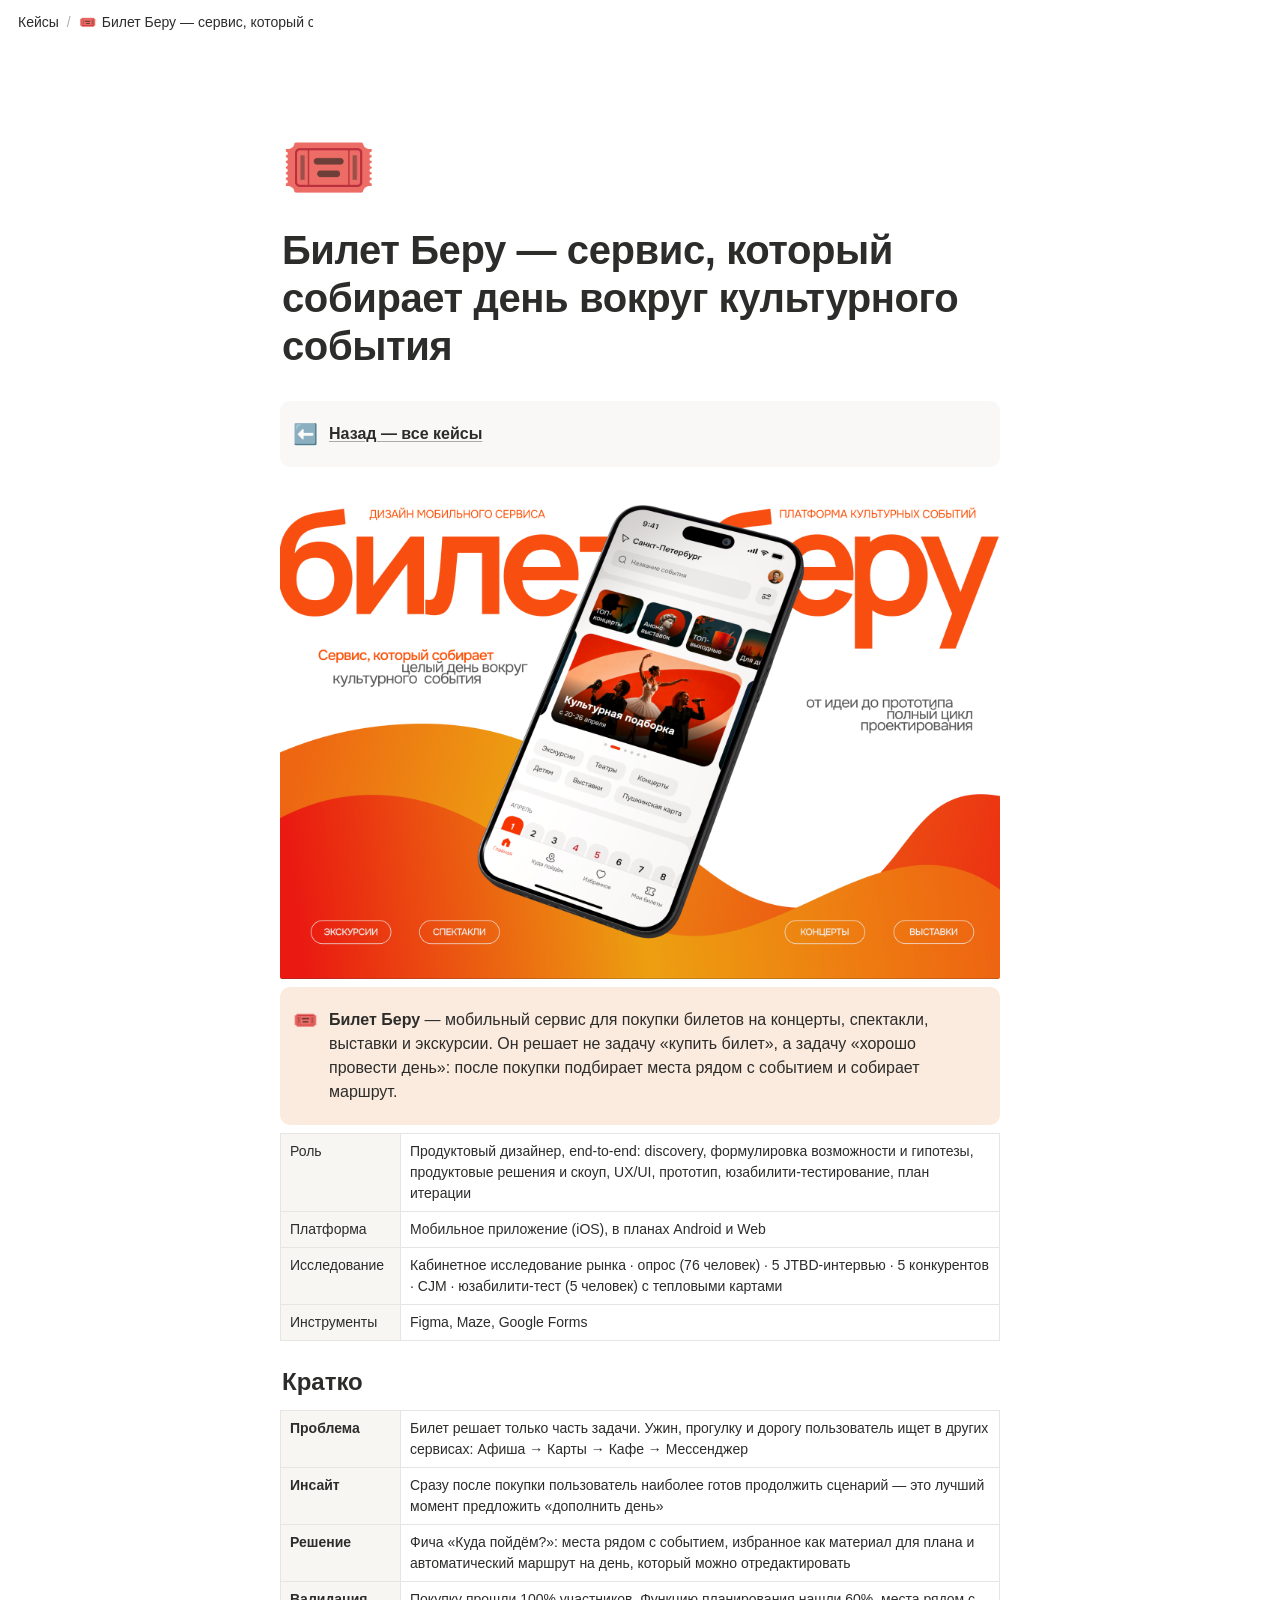
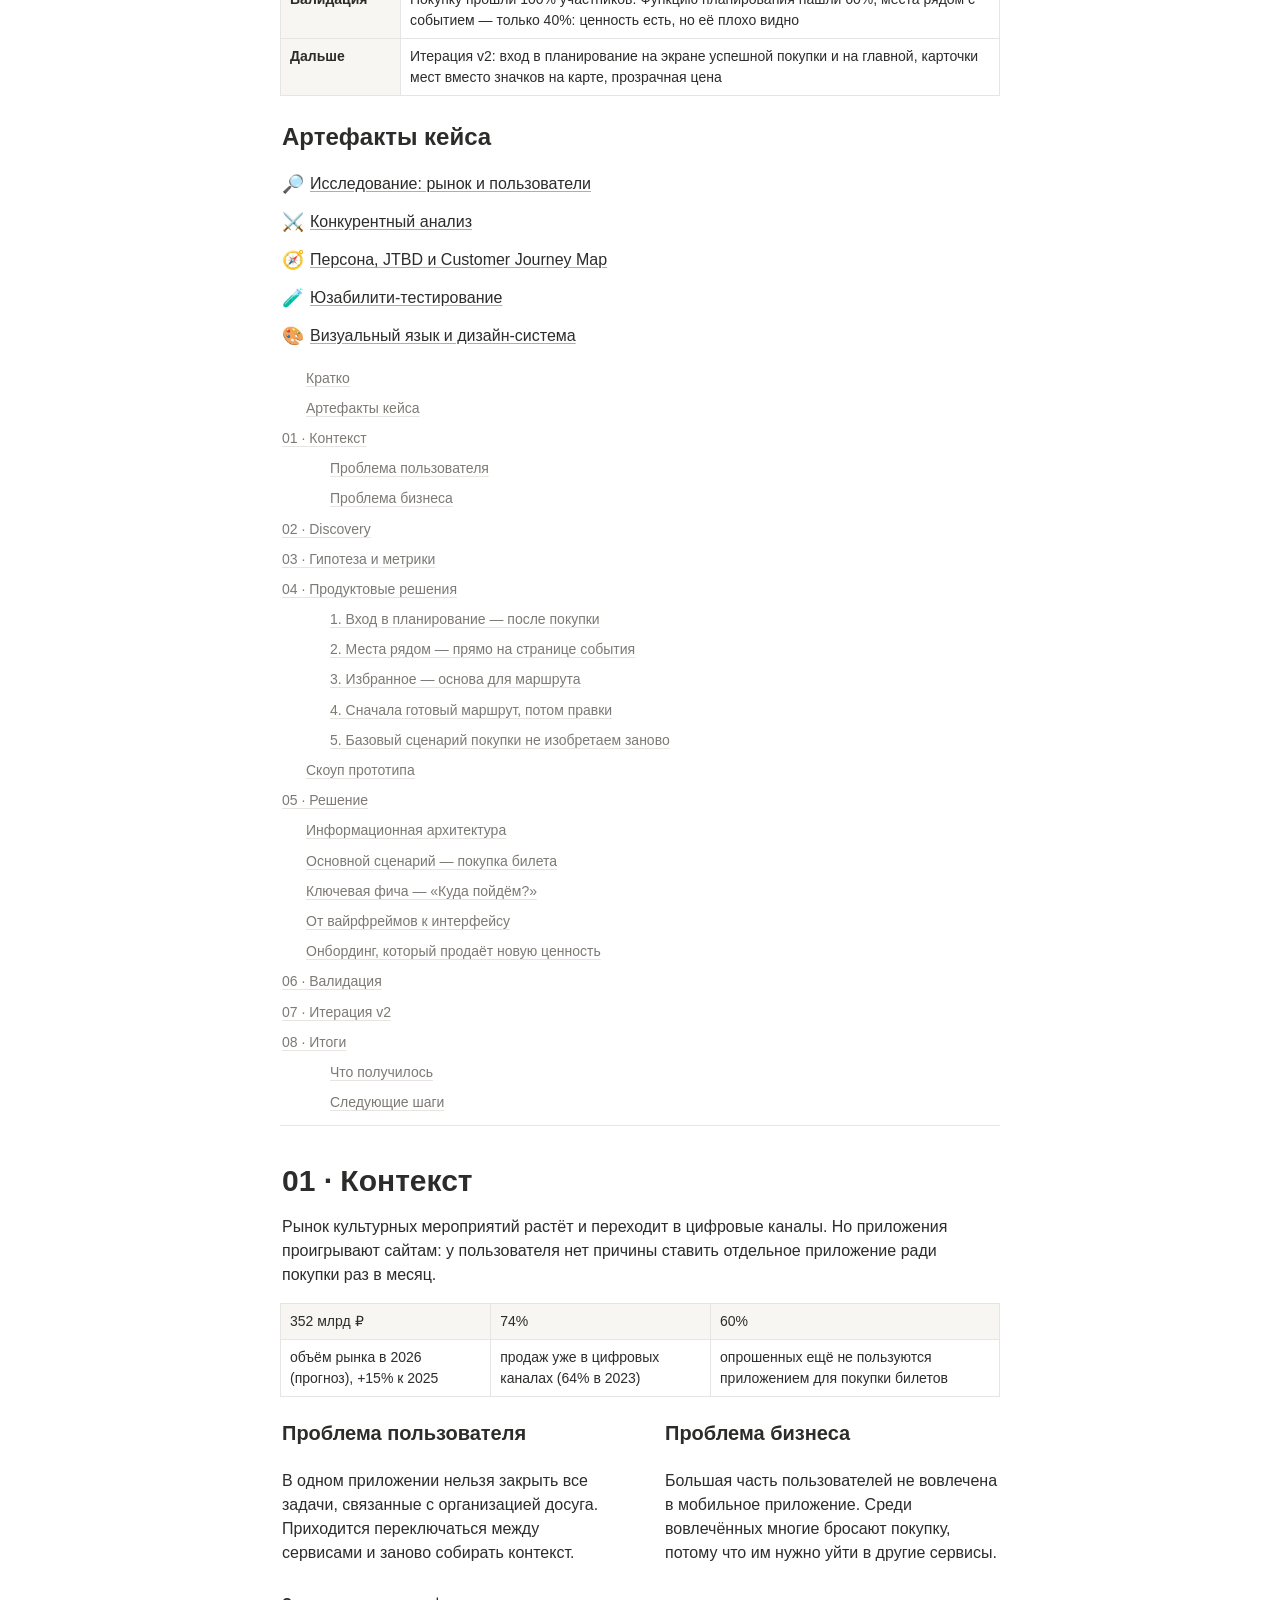
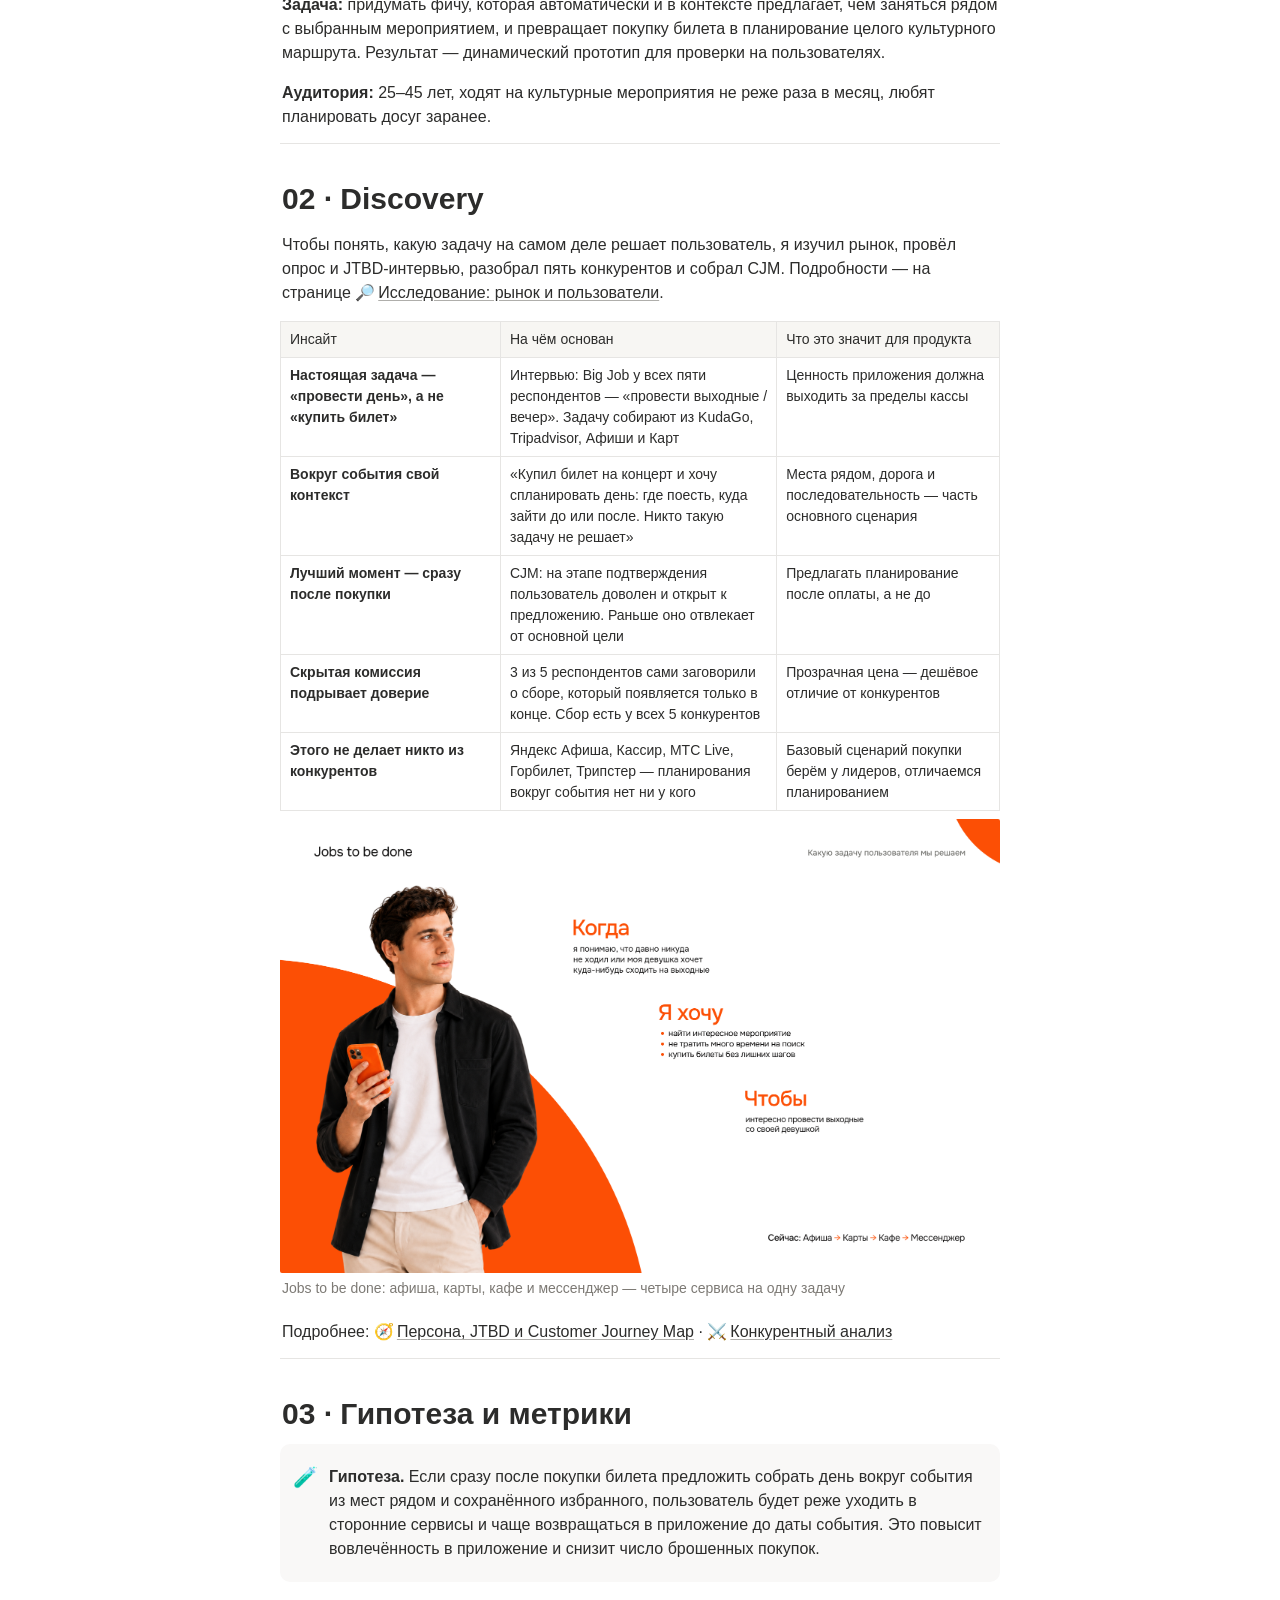
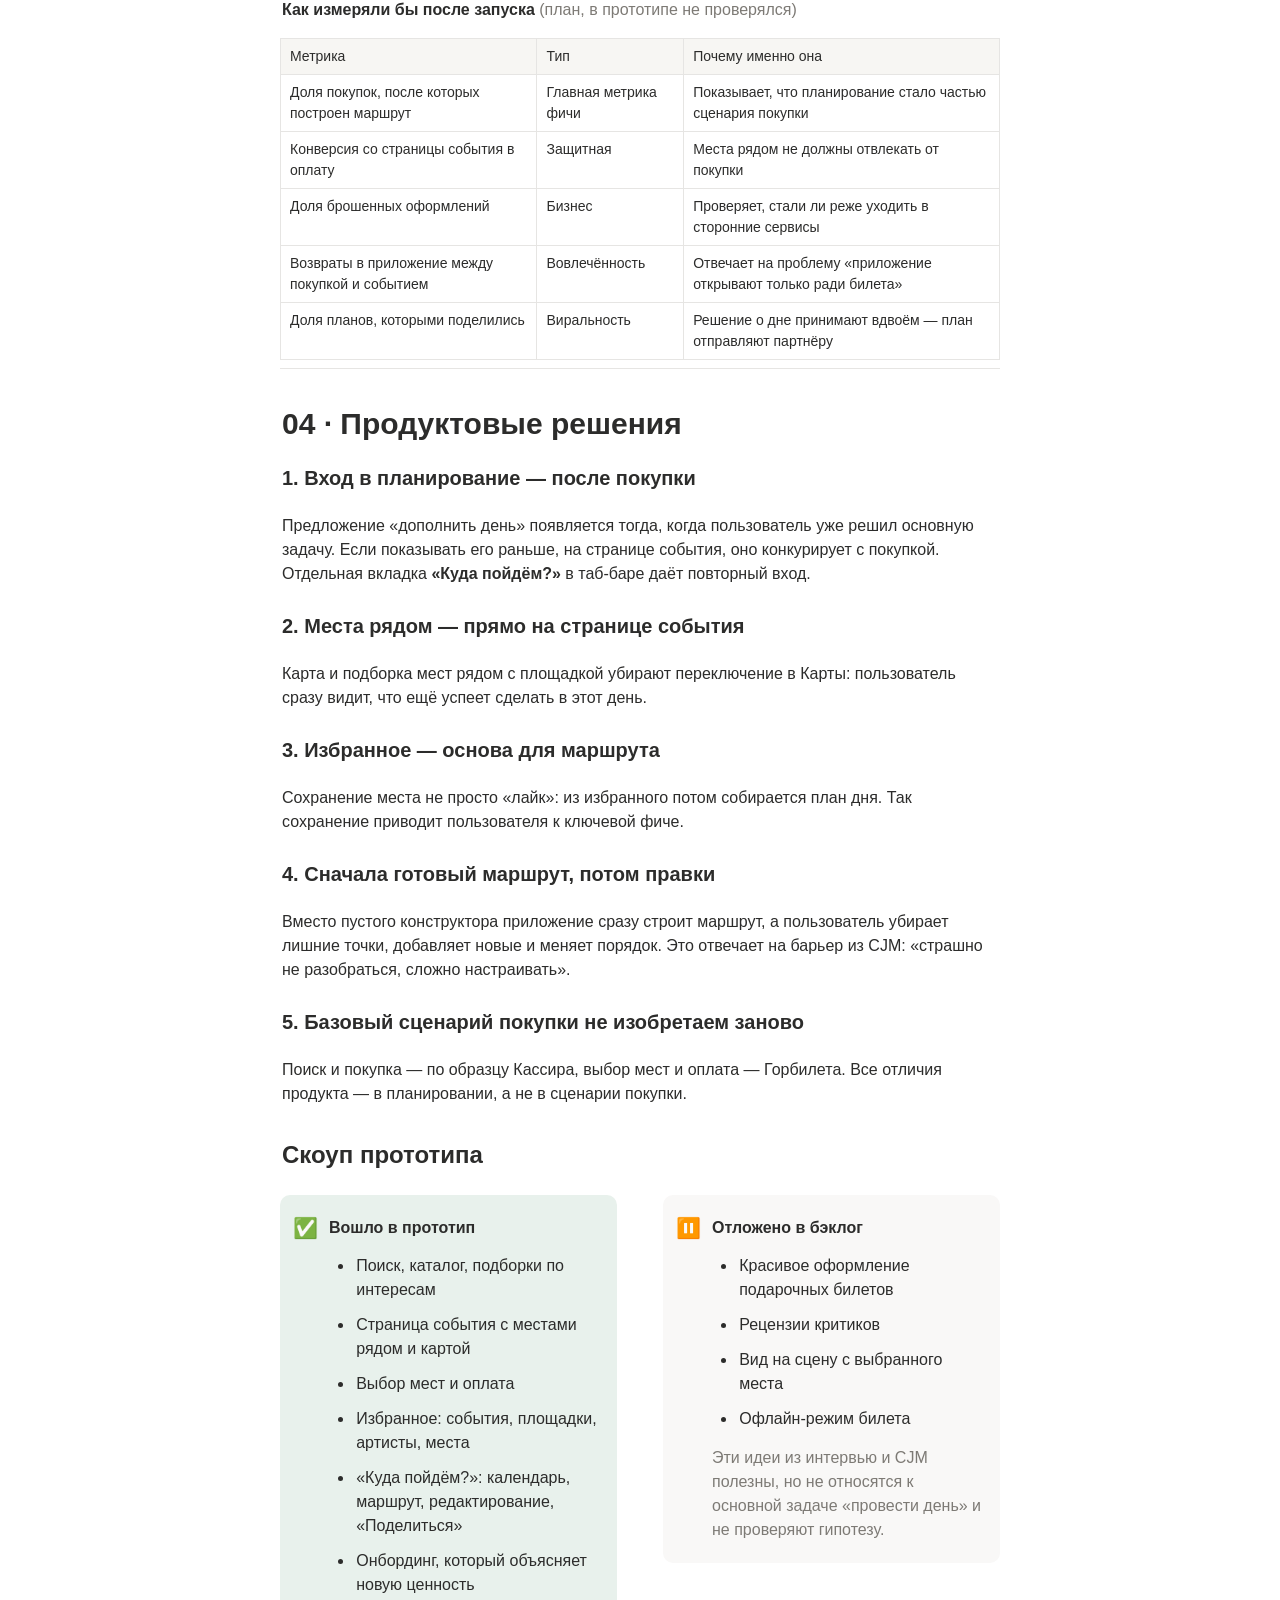
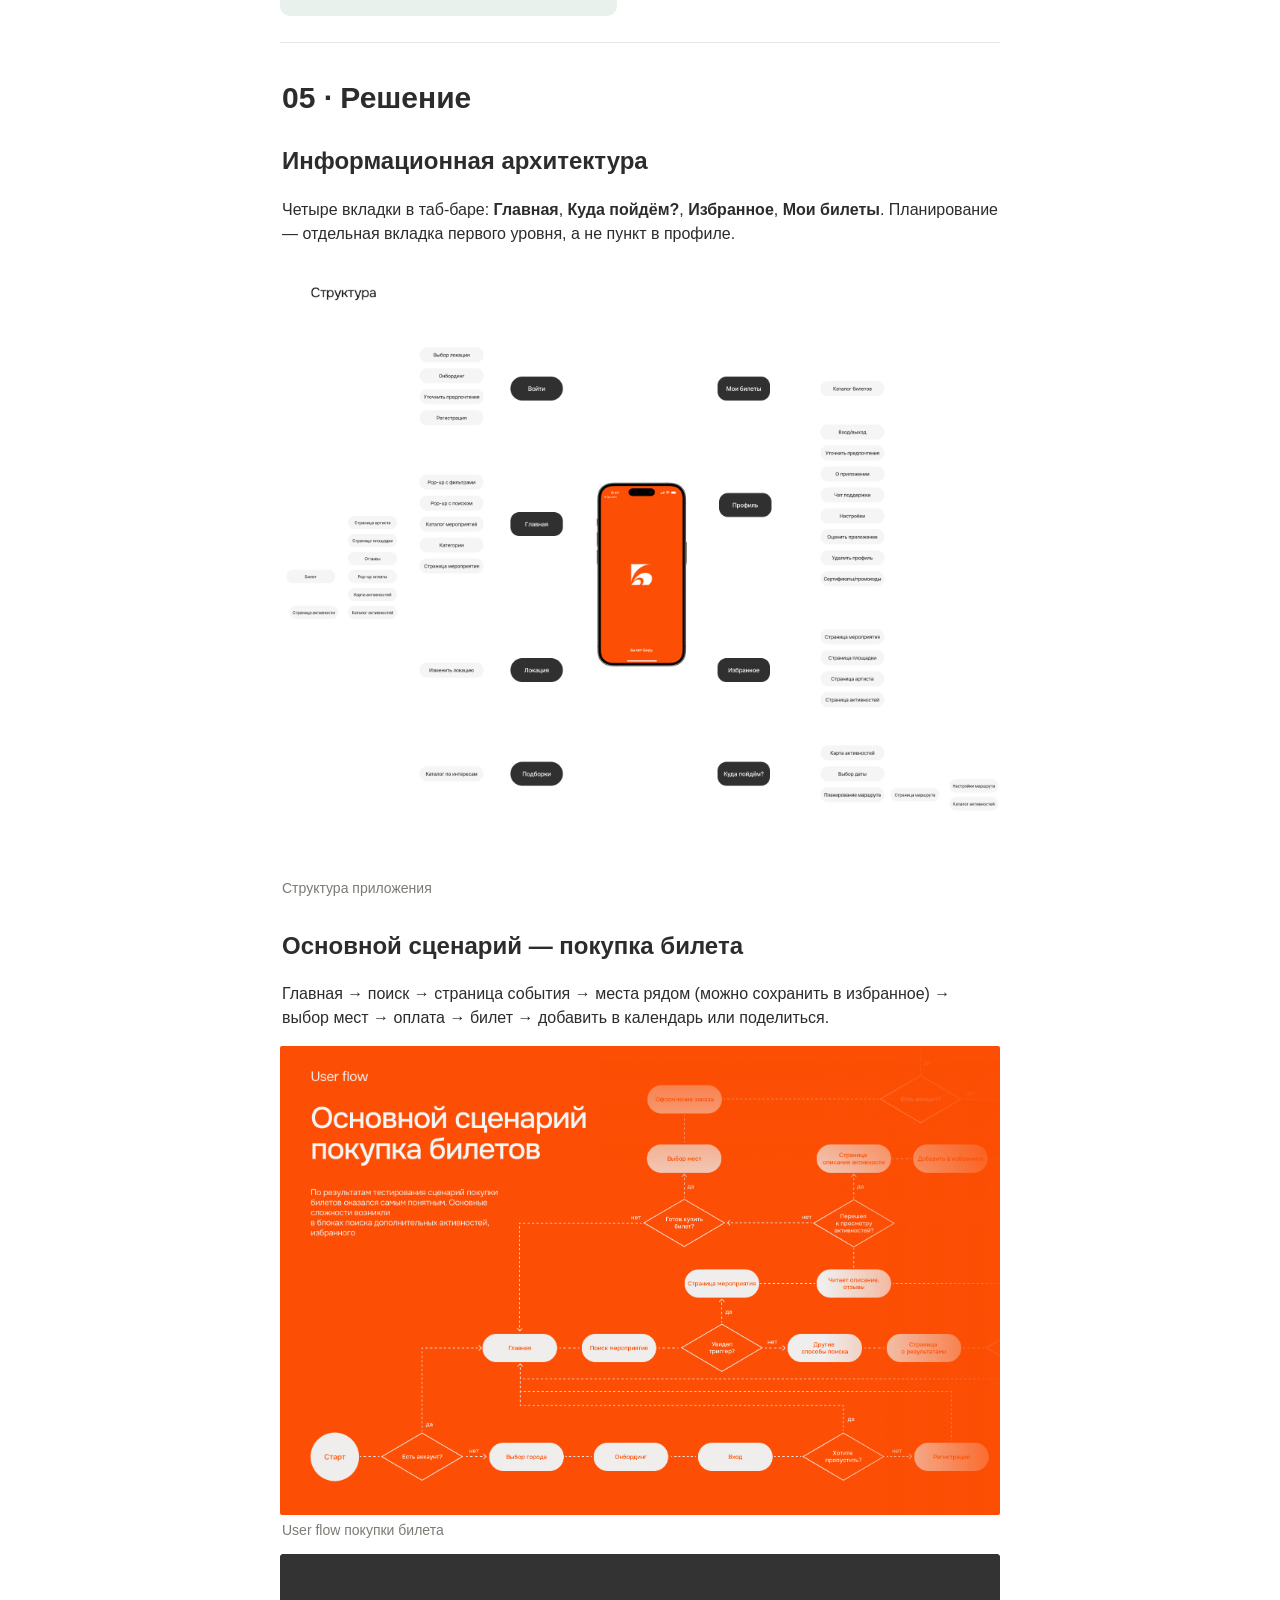
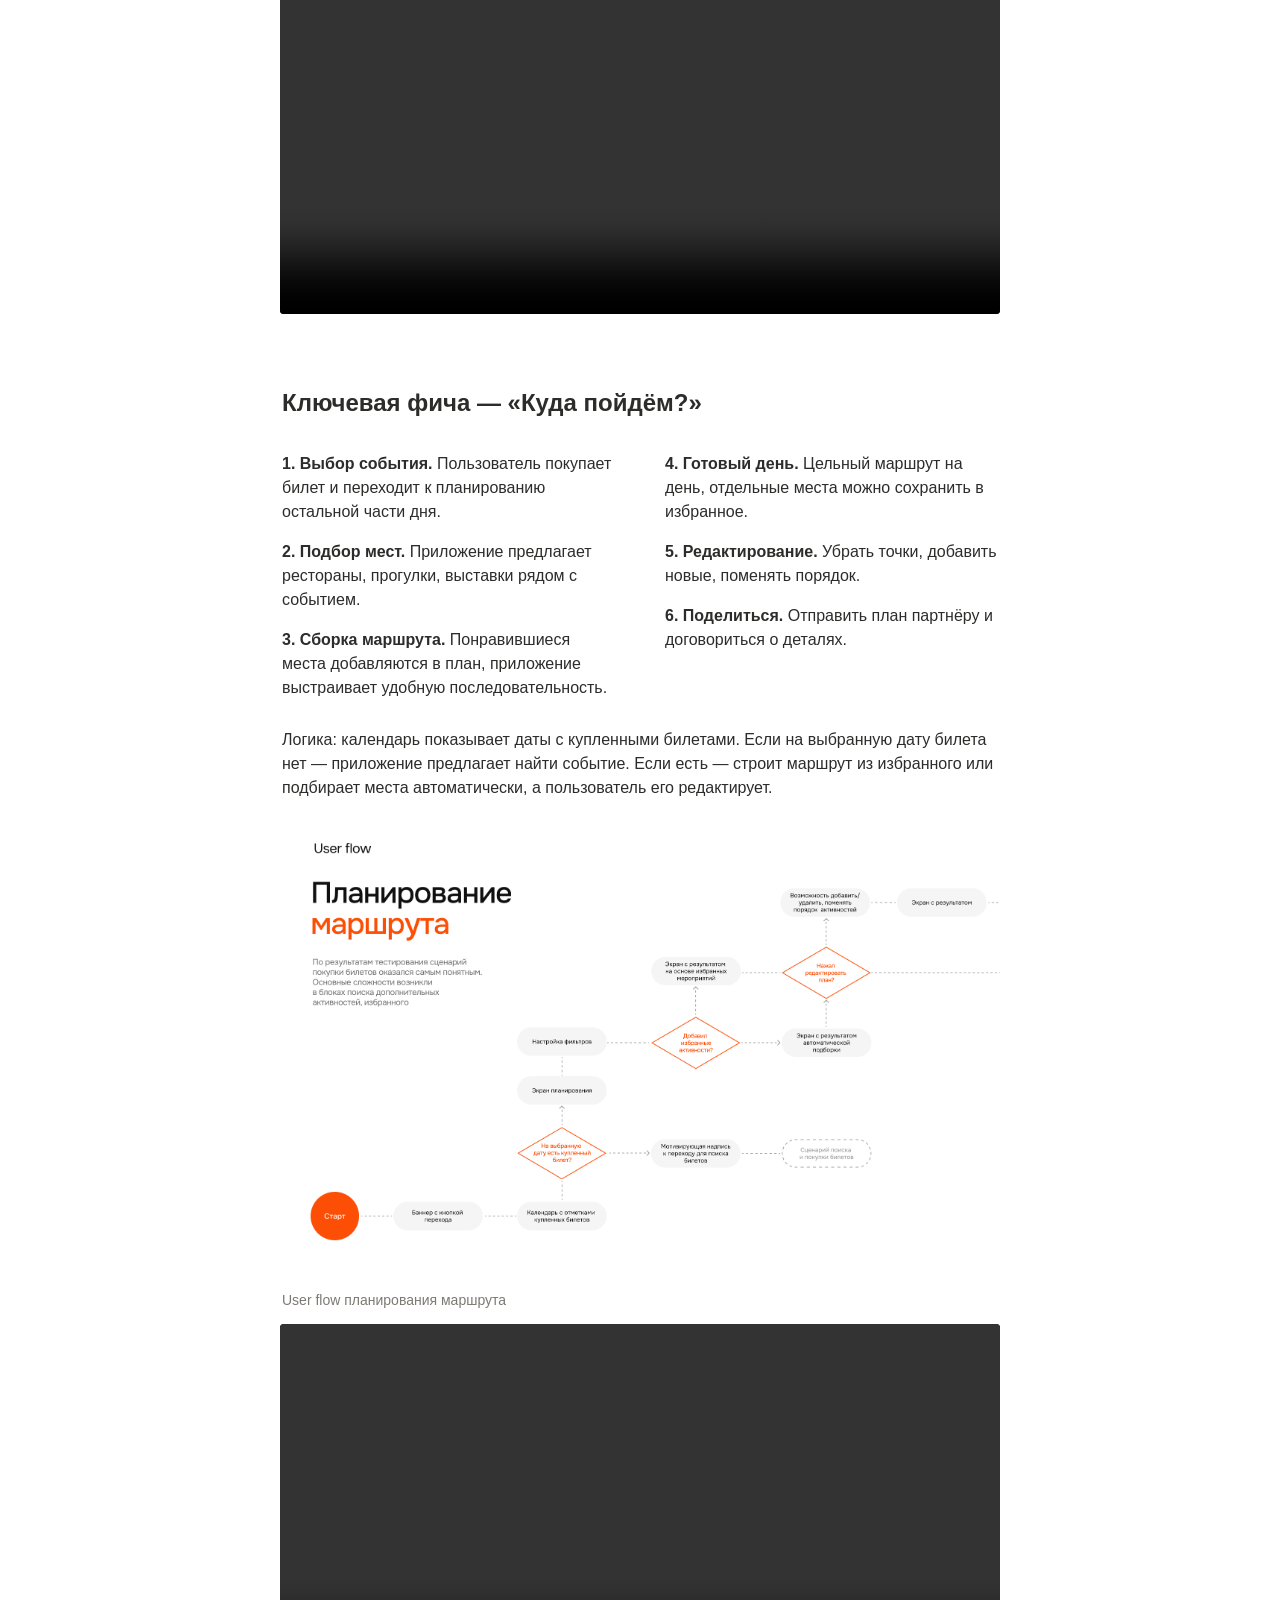
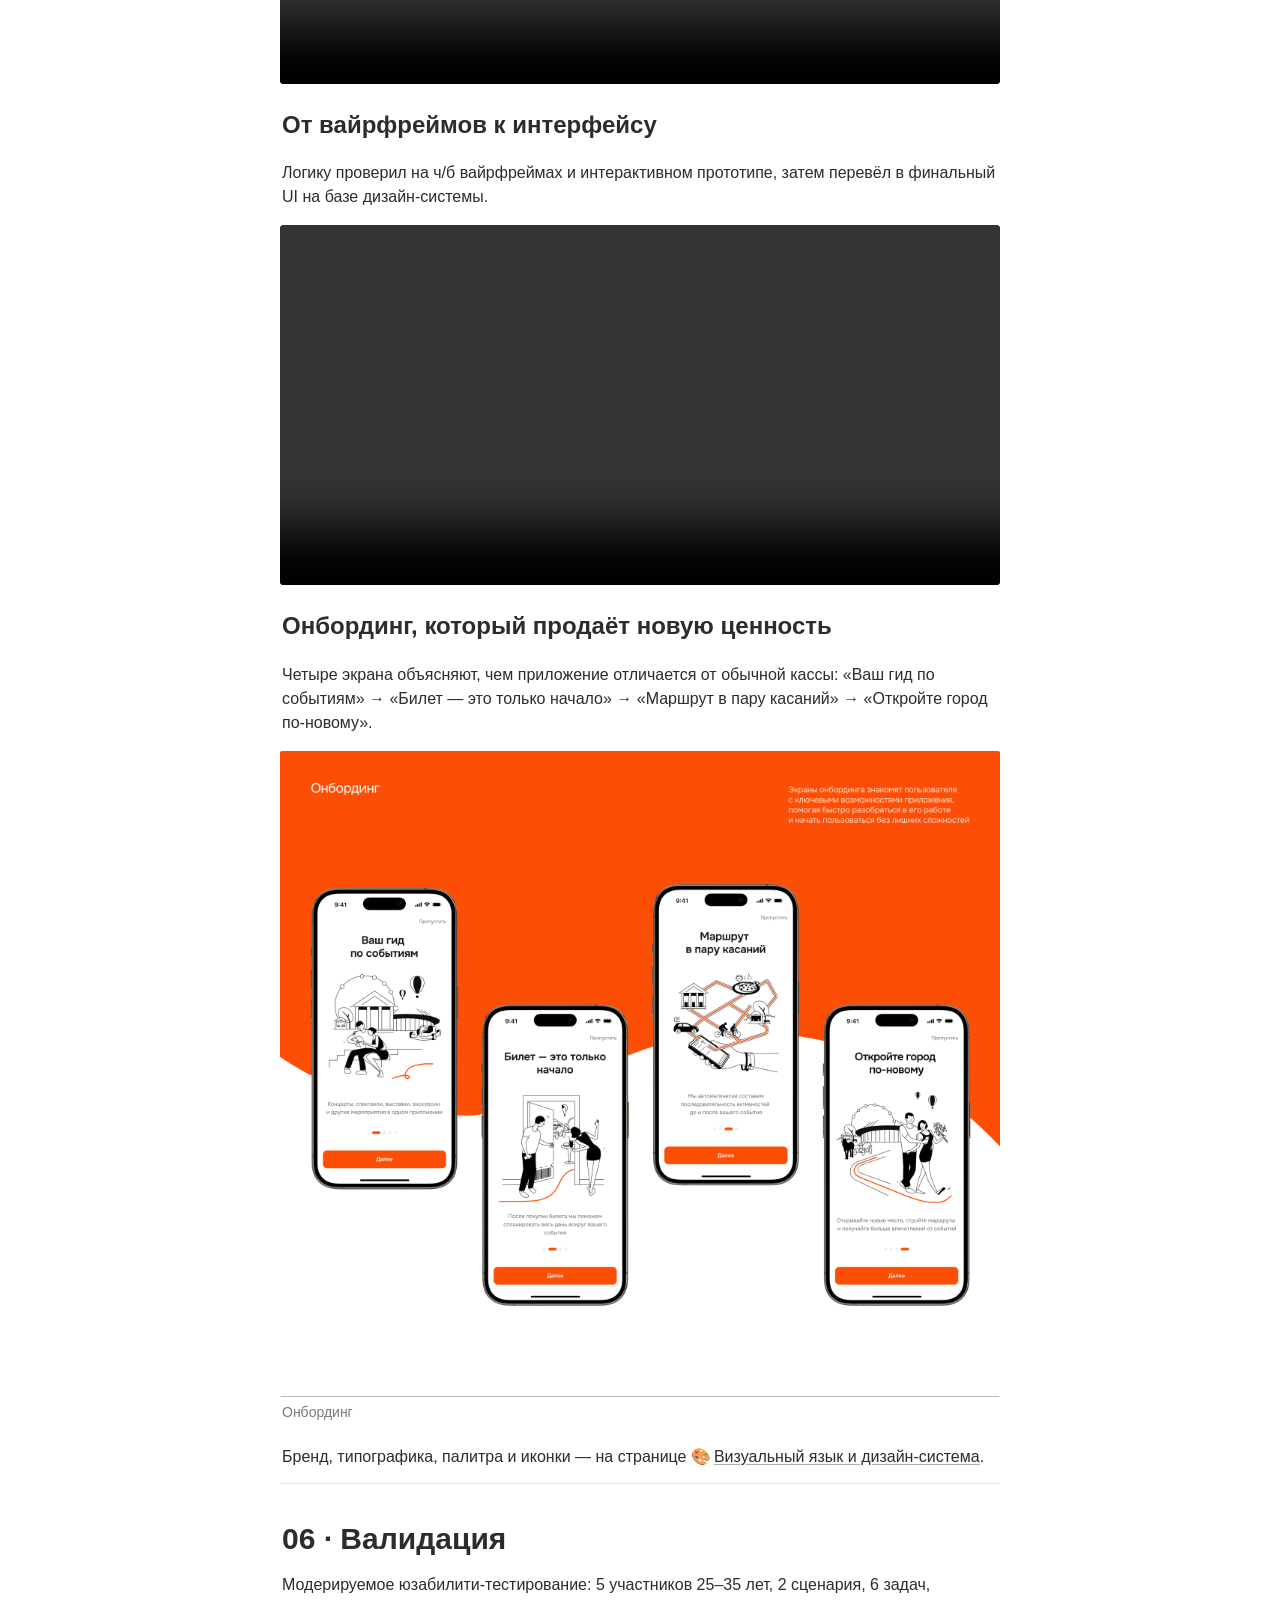
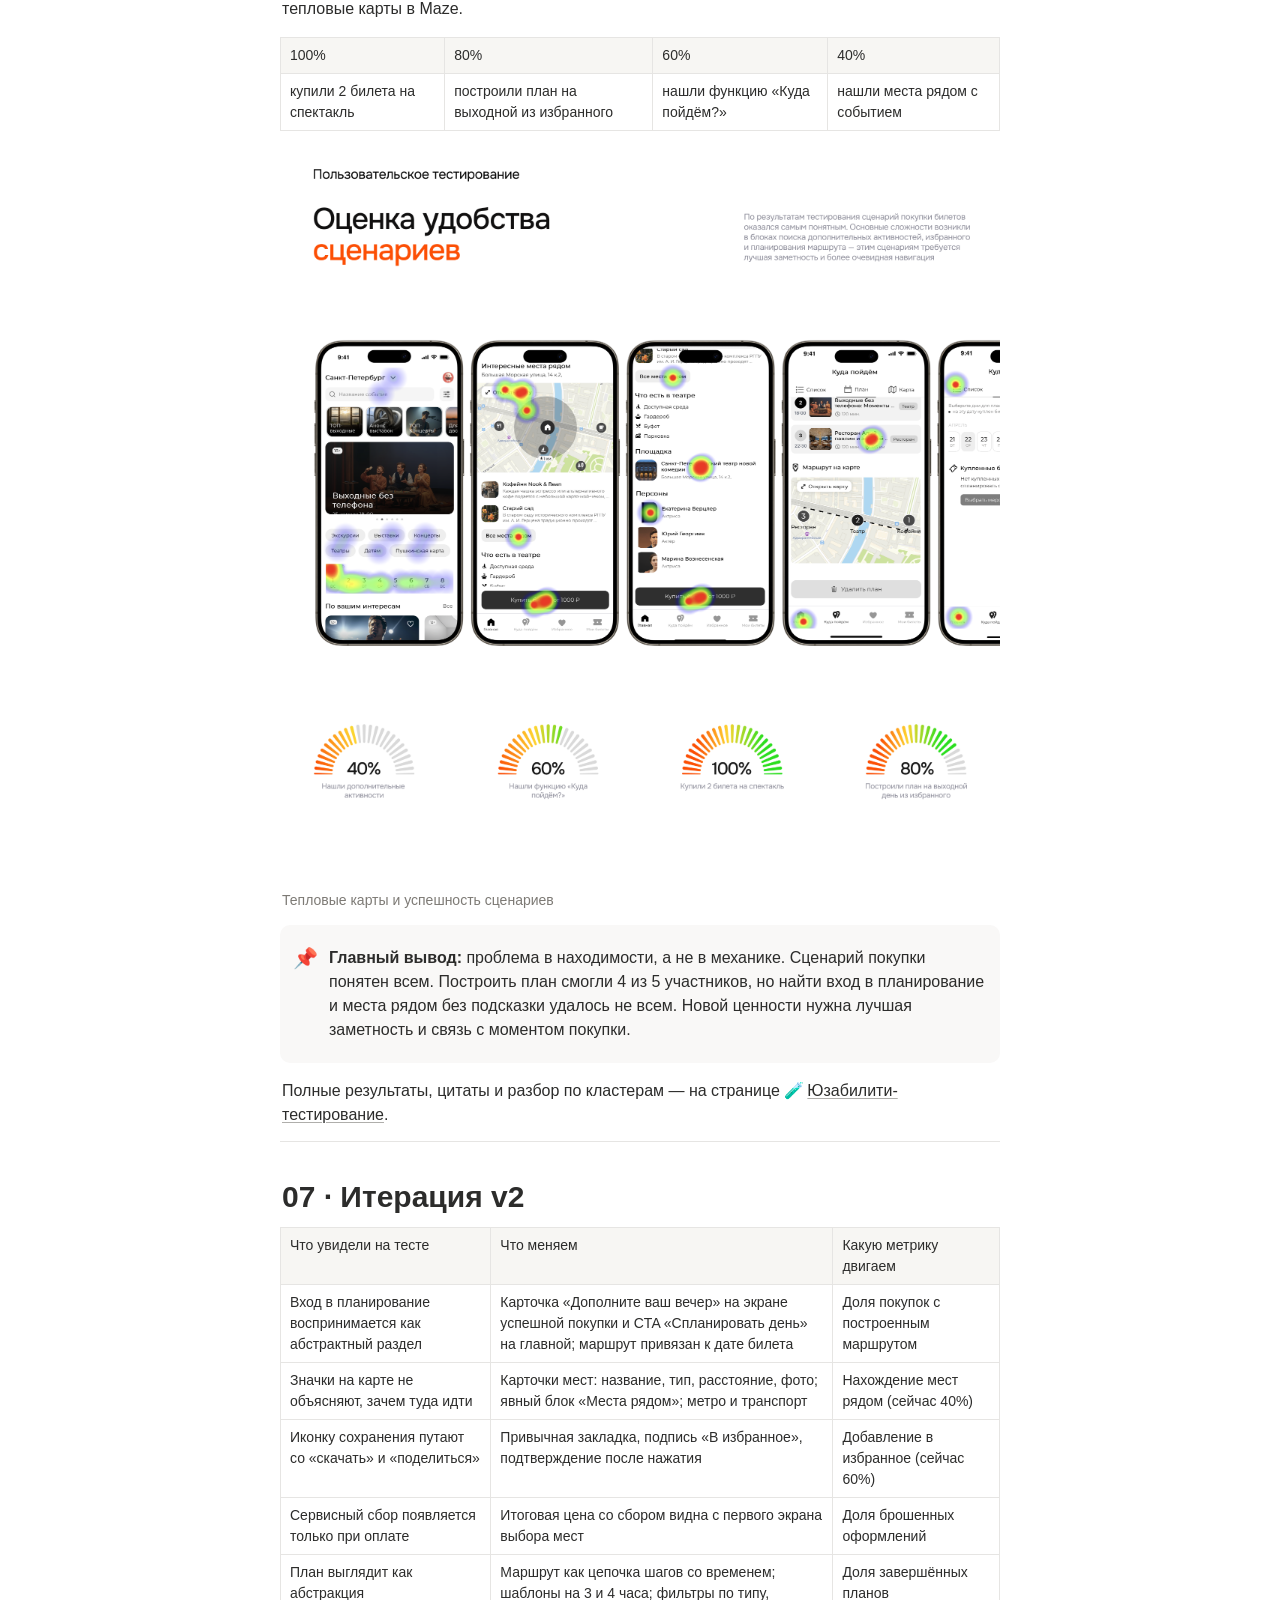
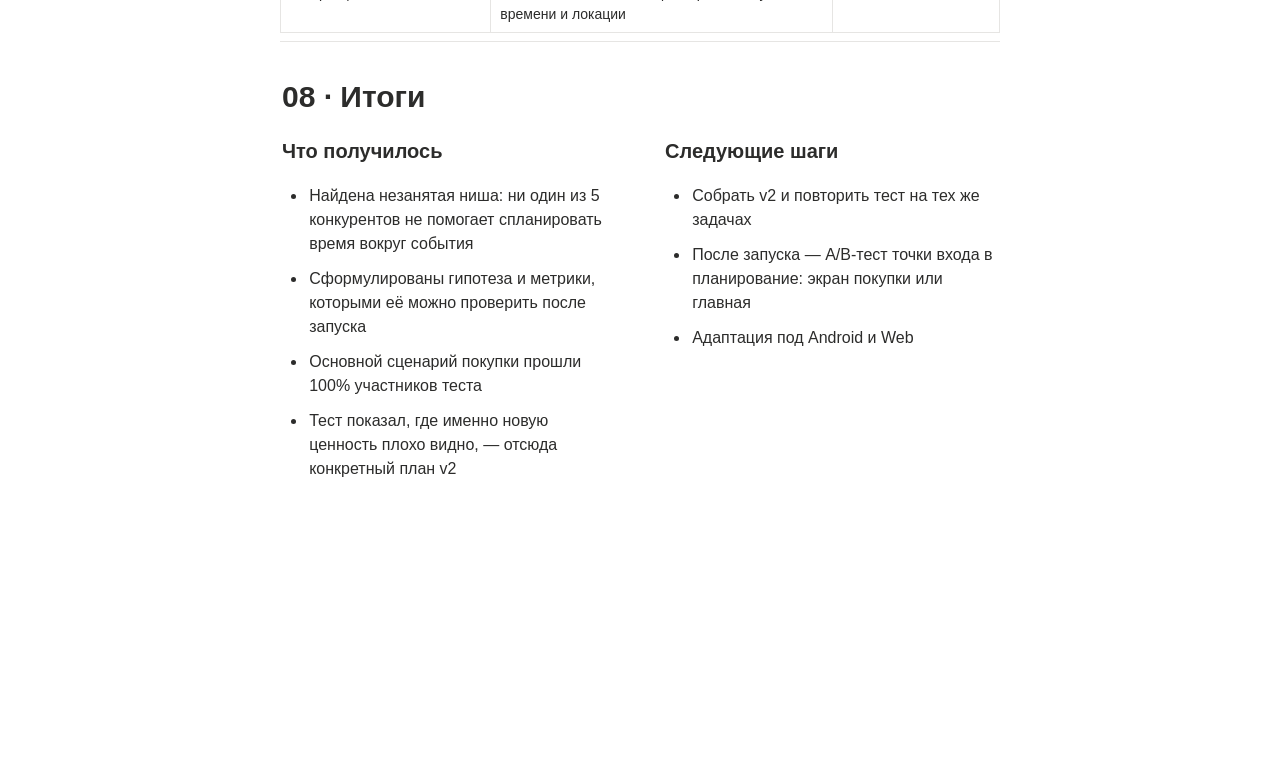
==== cases/bilet-beru.html @ d341345a "Портфолио: Павлов Алексей — продуктовый UX/UI-дизайнер (3 кейса)" ====
<!doctype html>
<html lang="ru">
<head>
<meta charset="utf-8">
<meta name="viewport" content="width=device-width, initial-scale=1">
<title>Билет Беру — сервис, который собирает день вокруг культурного события — Павлов Алексей</title>
<meta name="description" content="Мобильное приложение для покупки билетов на концерты, спектакли и выставки, которое после покупки собирает маршрут на весь день вокруг события">
<meta name="color-scheme" content="light dark">
<link rel="icon" href="data:image/svg+xml,%3Csvg%20xmlns%3D%27http%3A//www.w3.org/2000/svg%27%20viewBox%3D%270%200%20100%20100%27%3E%3Ctext%20y%3D%27.9em%27%20font-size%3D%2790%27%3E%F0%9F%8E%9F%EF%B8%8F%3C/text%3E%3C/svg%3E">
<link rel="apple-touch-icon" href="../assets/img/favicon.png">
<meta property="og:type" content="article">
<meta property="og:locale" content="ru_RU">
<meta property="og:title" content="Билет Беру — сервис, который собирает день вокруг культурного события — Павлов Алексей">
<meta property="og:description" content="Мобильное приложение для покупки билетов на концерты, спектакли и выставки, которое после покупки собирает маршрут на весь день вокруг события">
<meta property="og:image" content="../assets/img/bilet-beru/cover.png">
<meta name="twitter:card" content="summary_large_image">
<link rel="stylesheet" href="../assets/css/style.css">
</head>
<body class="page-case">
<div class="topbar"><nav class="crumbs" aria-label="Навигация"><a class="crumb" href="../index.html">Кейсы</a><span class="crumb-sep">/</span><span class="crumb crumb-current" aria-current="page"><span class="crumb-icon" aria-hidden="true">🎟️</span>Билет Беру — сервис, который собирает день вокруг культурного события</span></nav></div>
<main class="page">
<header class="page-header"><div class="page-icon" aria-hidden="true">🎟️</div><h1 class="page-title">Билет Беру — сервис, который собирает день вокруг культурного события</h1></header>
<article class="page-content">
<div class="n-callout c-gray_bg"><div class="n-callout-icon" aria-hidden="true">⬅️</div><div class="n-callout-body"><p class="n-text"><a class="n-link" href="../index.html"><strong>Назад — все кейсы</strong></a></p></div></div><figure class="n-image"><img src="../assets/img/bilet-beru/cover.png" alt="Билет Беру — сервис, который собирает день вокруг культурного события" decoding="async"></figure><div class="n-callout c-orange_bg"><div class="n-callout-icon" aria-hidden="true">🎟️</div><div class="n-callout-body"><p class="n-text"><strong>Билет Беру</strong> — мобильный сервис для покупки билетов на концерты, спектакли, выставки и экскурсии. Он решает не задачу «купить билет», а задачу «хорошо провести день»: после покупки подбирает места рядом с событием и собирает маршрут.</p></div></div><div class="n-table-wrap"><table class="n-table"><colgroup><col><col></colgroup><tbody><tr class="n-tr"><th scope="row" class="n-cell">Роль</th><td class="n-cell">Продуктовый дизайнер, end-to-end: discovery, формулировка возможности и гипотезы, продуктовые решения и скоуп, UX/UI, прототип, юзабилити-тестирование, план итерации</td></tr><tr class="n-tr"><th scope="row" class="n-cell">Платформа</th><td class="n-cell">Мобильное приложение (iOS), в планах Android и Web</td></tr><tr class="n-tr"><th scope="row" class="n-cell">Исследование</th><td class="n-cell">Кабинетное исследование рынка · опрос (76 человек) · 5 JTBD-интервью · 5 конкурентов · CJM · юзабилити-тест (5 человек) с тепловыми картами</td></tr><tr class="n-tr"><th scope="row" class="n-cell">Инструменты</th><td class="n-cell">Figma, Maze, Google Forms</td></tr></tbody></table></div><h3 id="кратко" class="n-h2">Кратко</h3><div class="n-table-wrap"><table class="n-table"><colgroup><col><col></colgroup><tbody><tr class="n-tr"><th scope="row" class="n-cell"><strong>Проблема</strong></th><td class="n-cell">Билет решает только часть задачи. Ужин, прогулку и дорогу пользователь ищет в других сервисах: Афиша → Карты → Кафе → Мессенджер</td></tr><tr class="n-tr"><th scope="row" class="n-cell"><strong>Инсайт</strong></th><td class="n-cell">Сразу после покупки пользователь наиболее готов продолжить сценарий — это лучший момент предложить «дополнить день»</td></tr><tr class="n-tr"><th scope="row" class="n-cell"><strong>Решение</strong></th><td class="n-cell">Фича «Куда пойдём?»: места рядом с событием, избранное как материал для плана и автоматический маршрут на день, который можно отредактировать</td></tr><tr class="n-tr"><th scope="row" class="n-cell"><strong>Валидация</strong></th><td class="n-cell">Покупку прошли 100% участников. Функцию планирования нашли 60%, места рядом с событием — только 40%: ценность есть, но её плохо видно</td></tr><tr class="n-tr"><th scope="row" class="n-cell"><strong>Дальше</strong></th><td class="n-cell">Итерация v2: вход в планирование на экране успешной покупки и на главной, карточки мест вместо значков на карте, прозрачная цена</td></tr></tbody></table></div><h3 id="артефакты-кейса" class="n-h2">Артефакты кейса</h3><a class="n-page-link" href="bilet-beru/market-research.html"><span class="n-page-icon">🔎</span><span class="n-page-title">Исследование: рынок и пользователи</span></a><a class="n-page-link" href="bilet-beru/competitors.html"><span class="n-page-icon">⚔️</span><span class="n-page-title">Конкурентный анализ</span></a><a class="n-page-link" href="bilet-beru/persona-jtbd-cjm.html"><span class="n-page-icon">🧭</span><span class="n-page-title">Персона, JTBD и Customer Journey Map</span></a><a class="n-page-link" href="bilet-beru/usability-testing.html"><span class="n-page-icon">🧪</span><span class="n-page-title">Юзабилити-тестирование</span></a><a class="n-page-link" href="bilet-beru/design-system.html"><span class="n-page-icon">🎨</span><span class="n-page-title">Визуальный язык и дизайн-система</span></a><nav class="n-toc c-gray" aria-label="Оглавление"><ul><li class="toc-l2"><a href="#кратко">Кратко</a></li><li class="toc-l2"><a href="#артефакты-кейса">Артефакты кейса</a></li><li class="toc-l1"><a href="#01-контекст">01 · Контекст</a></li><li class="toc-l3"><a href="#проблема-пользователя">Проблема пользователя</a></li><li class="toc-l3"><a href="#проблема-бизнеса">Проблема бизнеса</a></li><li class="toc-l1"><a href="#02-discovery">02 · Discovery</a></li><li class="toc-l1"><a href="#03-гипотеза-и-метрики">03 · Гипотеза и метрики</a></li><li class="toc-l1"><a href="#04-продуктовые-решения">04 · Продуктовые решения</a></li><li class="toc-l3"><a href="#1-вход-в-планирование-после-покупки">1. Вход в планирование — после покупки</a></li><li class="toc-l3"><a href="#2-места-рядом-прямо-на-странице-события">2. Места рядом — прямо на странице события</a></li><li class="toc-l3"><a href="#3-избранное-основа-для-маршрута">3. Избранное — основа для маршрута</a></li><li class="toc-l3"><a href="#4-сначала-готовый-маршрут-потом-правки">4. Сначала готовый маршрут, потом правки</a></li><li class="toc-l3"><a href="#5-базовый-сценарий-покупки-не-изобретаем-заново">5. Базовый сценарий покупки не изобретаем заново</a></li><li class="toc-l2"><a href="#скоуп-прототипа">Скоуп прототипа</a></li><li class="toc-l1"><a href="#05-решение">05 · Решение</a></li><li class="toc-l2"><a href="#информационная-архитектура">Информационная архитектура</a></li><li class="toc-l2"><a href="#основной-сценарий-покупка-билета">Основной сценарий — покупка билета</a></li><li class="toc-l2"><a href="#ключевая-фича-куда-пойдём">Ключевая фича — «Куда пойдём?»</a></li><li class="toc-l2"><a href="#от-вайрфреймов-к-интерфейсу">От вайрфреймов к интерфейсу</a></li><li class="toc-l2"><a href="#онбординг-который-продаёт-новую-ценность">Онбординг, который продаёт новую ценность</a></li><li class="toc-l1"><a href="#06-валидация">06 · Валидация</a></li><li class="toc-l1"><a href="#07-итерация-v2">07 · Итерация v2</a></li><li class="toc-l1"><a href="#08-итоги">08 · Итоги</a></li><li class="toc-l3"><a href="#что-получилось">Что получилось</a></li><li class="toc-l3"><a href="#следующие-шаги">Следующие шаги</a></li></ul></nav><hr class="n-divider"><h2 id="01-контекст" class="n-h1">01 · Контекст</h2><p class="n-text">Рынок культурных мероприятий растёт и переходит в цифровые каналы. Но приложения проигрывают сайтам: у пользователя нет причины ставить отдельное приложение ради покупки раз в месяц.</p><div class="n-table-wrap"><table class="n-table"><colgroup><col><col><col></colgroup><tbody><tr class="n-tr"><th scope="col" class="n-cell">352 млрд ₽</th><th scope="col" class="n-cell">74%</th><th scope="col" class="n-cell">60%</th></tr><tr class="n-tr"><td class="n-cell">объём рынка в 2026 (прогноз), +15% к 2025</td><td class="n-cell">продаж уже в цифровых каналах (64% в 2023)</td><td class="n-cell">опрошенных ещё не пользуются приложением для покупки билетов</td></tr></tbody></table></div><div class="n-columns" style="--n:2"><div class="n-column" style="--r:0.5000"><h4 id="проблема-пользователя" class="n-h3">Проблема пользователя</h4><p class="n-text">В одном приложении нельзя закрыть все задачи, связанные с организацией досуга. Приходится переключаться между сервисами и заново собирать контекст.</p></div><div class="n-column" style="--r:0.5000"><h4 id="проблема-бизнеса" class="n-h3">Проблема бизнеса</h4><p class="n-text">Большая часть пользователей не вовлечена в мобильное приложение. Среди вовлечённых многие бросают покупку, потому что им нужно уйти в другие сервисы.</p></div></div><p class="n-text"><strong>Задача:</strong> придумать фичу, которая автоматически и в контексте предлагает, чем заняться рядом с выбранным мероприятием, и превращает покупку билета в планирование целого культурного маршрута. Результат — динамический прототип для проверки на пользователях.</p><p class="n-text"><strong>Аудитория:</strong> 25–45 лет, ходят на культурные мероприятия не реже раза в месяц, любят планировать досуг заранее.</p><hr class="n-divider"><h2 id="02-discovery" class="n-h1">02 · Discovery</h2><p class="n-text">Чтобы понять, какую задачу на самом деле решает пользователь, я изучил рынок, провёл опрос и JTBD-интервью, разобрал пять конкурентов и собрал CJM. Подробности — на странице <a class="n-mention" href="bilet-beru/market-research.html"><span class="n-mention-icon">🔎</span><span class="n-mention-title">Исследование: рынок и пользователи</span></a>.</p><div class="n-table-wrap"><table class="n-table"><colgroup><col style="width:220px"><col><col></colgroup><tbody><tr class="n-tr"><th scope="col" class="n-cell">Инсайт</th><th scope="col" class="n-cell">На чём основан</th><th scope="col" class="n-cell">Что это значит для продукта</th></tr><tr class="n-tr"><td class="n-cell"><strong>Настоящая задача — «провести день», а не «купить билет»</strong></td><td class="n-cell">Интервью: Big Job у всех пяти респондентов — «провести выходные / вечер». Задачу собирают из KudaGo, Tripadvisor, Афиши и Карт</td><td class="n-cell">Ценность приложения должна выходить за пределы кассы</td></tr><tr class="n-tr"><td class="n-cell"><strong>Вокруг события свой контекст</strong></td><td class="n-cell">«Купил билет на концерт и хочу спланировать день: где поесть, куда зайти до или после. Никто такую задачу не решает»</td><td class="n-cell">Места рядом, дорога и последовательность — часть основного сценария</td></tr><tr class="n-tr"><td class="n-cell"><strong>Лучший момент — сразу после покупки</strong></td><td class="n-cell">CJM: на этапе подтверждения пользователь доволен и открыт к предложению. Раньше оно отвлекает от основной цели</td><td class="n-cell">Предлагать планирование после оплаты, а не до</td></tr><tr class="n-tr"><td class="n-cell"><strong>Скрытая комиссия подрывает доверие</strong></td><td class="n-cell">3 из 5 респондентов сами заговорили о сборе, который появляется только в конце. Сбор есть у всех 5 конкурентов</td><td class="n-cell">Прозрачная цена — дешёвое отличие от конкурентов</td></tr><tr class="n-tr"><td class="n-cell"><strong>Этого не делает никто из конкурентов</strong></td><td class="n-cell">Яндекс Афиша, Кассир, МТС Live, Горбилет, Трипстер — планирования вокруг события нет ни у кого</td><td class="n-cell">Базовый сценарий покупки берём у лидеров, отличаемся планированием</td></tr></tbody></table></div><figure class="n-image"><img src="../assets/img/bilet-beru/jtbd.png" alt="Jobs to be done: афиша, карты, кафе и мессенджер — четыре сервиса на одну задачу" loading="lazy" decoding="async"><figcaption>Jobs to be done: афиша, карты, кафе и мессенджер — четыре сервиса на одну задачу</figcaption></figure><p class="n-text">Подробнее: <a class="n-mention" href="bilet-beru/persona-jtbd-cjm.html"><span class="n-mention-icon">🧭</span><span class="n-mention-title">Персона, JTBD и Customer Journey Map</span></a> · <a class="n-mention" href="bilet-beru/competitors.html"><span class="n-mention-icon">⚔️</span><span class="n-mention-title">Конкурентный анализ</span></a></p><hr class="n-divider"><h2 id="03-гипотеза-и-метрики" class="n-h1">03 · Гипотеза и метрики</h2><div class="n-callout c-gray_bg"><div class="n-callout-icon" aria-hidden="true">🧪</div><div class="n-callout-body"><p class="n-text"><strong>Гипотеза.</strong> Если сразу после покупки билета предложить собрать день вокруг события из мест рядом и сохранённого избранного, пользователь будет реже уходить в сторонние сервисы и чаще возвращаться в приложение до даты события. Это повысит вовлечённость в приложение и снизит число брошенных покупок.</p></div></div><p class="n-text"><strong>Как измеряли бы после запуска</strong> <span class="c-gray">(план, в прототипе не проверялся)</span></p><div class="n-table-wrap"><table class="n-table"><colgroup><col><col><col></colgroup><tbody><tr class="n-tr"><th scope="col" class="n-cell">Метрика</th><th scope="col" class="n-cell">Тип</th><th scope="col" class="n-cell">Почему именно она</th></tr><tr class="n-tr"><td class="n-cell">Доля покупок, после которых построен маршрут</td><td class="n-cell">Главная метрика фичи</td><td class="n-cell">Показывает, что планирование стало частью сценария покупки</td></tr><tr class="n-tr"><td class="n-cell">Конверсия со страницы события в оплату</td><td class="n-cell">Защитная</td><td class="n-cell">Места рядом не должны отвлекать от покупки</td></tr><tr class="n-tr"><td class="n-cell">Доля брошенных оформлений</td><td class="n-cell">Бизнес</td><td class="n-cell">Проверяет, стали ли реже уходить в сторонние сервисы</td></tr><tr class="n-tr"><td class="n-cell">Возвраты в приложение между покупкой и событием</td><td class="n-cell">Вовлечённость</td><td class="n-cell">Отвечает на проблему «приложение открывают только ради билета»</td></tr><tr class="n-tr"><td class="n-cell">Доля планов, которыми поделились</td><td class="n-cell">Виральность</td><td class="n-cell">Решение о дне принимают вдвоём — план отправляют партнёру</td></tr></tbody></table></div><hr class="n-divider"><h2 id="04-продуктовые-решения" class="n-h1">04 · Продуктовые решения</h2><h4 id="1-вход-в-планирование-после-покупки" class="n-h3">1. Вход в планирование — после покупки</h4><p class="n-text">Предложение «дополнить день» появляется тогда, когда пользователь уже решил основную задачу. Если показывать его раньше, на странице события, оно конкурирует с покупкой. Отдельная вкладка <strong>«Куда пойдём?»</strong> в таб-баре даёт повторный вход.</p><h4 id="2-места-рядом-прямо-на-странице-события" class="n-h3">2. Места рядом — прямо на странице события</h4><p class="n-text">Карта и подборка мест рядом с площадкой убирают переключение в Карты: пользователь сразу видит, что ещё успеет сделать в этот день.</p><h4 id="3-избранное-основа-для-маршрута" class="n-h3">3. Избранное — основа для маршрута</h4><p class="n-text">Сохранение места не просто «лайк»: из избранного потом собирается план дня. Так сохранение приводит пользователя к ключевой фиче.</p><h4 id="4-сначала-готовый-маршрут-потом-правки" class="n-h3">4. Сначала готовый маршрут, потом правки</h4><p class="n-text">Вместо пустого конструктора приложение сразу строит маршрут, а пользователь убирает лишние точки, добавляет новые и меняет порядок. Это отвечает на барьер из CJM: «страшно не разобраться, сложно настраивать».</p><h4 id="5-базовый-сценарий-покупки-не-изобретаем-заново" class="n-h3">5. Базовый сценарий покупки не изобретаем заново</h4><p class="n-text">Поиск и покупка — по образцу Кассира, выбор мест и оплата — Горбилета. Все отличия продукта — в планировании, а не в сценарии покупки.</p><h3 id="скоуп-прототипа" class="n-h2">Скоуп прототипа</h3><div class="n-columns" style="--n:2"><div class="n-column" style="--r:0.5000"><div class="n-callout c-green_bg"><div class="n-callout-icon" aria-hidden="true">✅</div><div class="n-callout-body"><p class="n-text"><strong>Вошло в прототип</strong></p><ul class="n-list n-bulleted_list"><li class="n-li">Поиск, каталог, подборки по интересам</li><li class="n-li">Страница события с местами рядом и картой</li><li class="n-li">Выбор мест и оплата</li><li class="n-li">Избранное: события, площадки, артисты, места</li><li class="n-li">«Куда пойдём?»: календарь, маршрут, редактирование, «Поделиться»</li><li class="n-li">Онбординг, который объясняет новую ценность</li></ul></div></div></div><div class="n-column" style="--r:0.5000"><div class="n-callout c-gray_bg"><div class="n-callout-icon" aria-hidden="true">⏸️</div><div class="n-callout-body"><p class="n-text"><strong>Отложено в бэклог</strong></p><ul class="n-list n-bulleted_list"><li class="n-li">Красивое оформление подарочных билетов</li><li class="n-li">Рецензии критиков</li><li class="n-li">Вид на сцену с выбранного места</li><li class="n-li">Офлайн-режим билета</li></ul><p class="n-text"><span class="c-gray">Эти идеи из интервью и CJM полезны, но не относятся к основной задаче «провести день» и не проверяют гипотезу.</span></p></div></div></div></div><hr class="n-divider"><h2 id="05-решение" class="n-h1">05 · Решение</h2><h3 id="информационная-архитектура" class="n-h2">Информационная архитектура</h3><p class="n-text">Четыре вкладки в таб-баре: <strong>Главная</strong>, <strong>Куда пойдём?</strong>, <strong>Избранное</strong>, <strong>Мои билеты</strong>. Планирование — отдельная вкладка первого уровня, а не пункт в профиле.</p><figure class="n-image"><img src="../assets/img/bilet-beru/structure.png" alt="Структура приложения" loading="lazy" decoding="async"><figcaption>Структура приложения</figcaption></figure><h3 id="основной-сценарий-покупка-билета" class="n-h2">Основной сценарий — покупка билета</h3><p class="n-text">Главная → поиск → страница события → места рядом (можно сохранить в избранное) → выбор мест → оплата → билет → добавить в календарь или поделиться.</p><figure class="n-image"><img src="../assets/img/bilet-beru/userflow1.png" alt="User flow покупки билета" loading="lazy" decoding="async"><figcaption>User flow покупки билета</figcaption></figure><figure class="n-video"><video controls preload="metadata" playsinline><source src="https://s3.twcstorage.ru/1e57ae7f-d44e-4eeb-b989-746d4a5fd828/Video_1.webm" type="video/webm"></video></figure><div class="n-empty"></div><h3 id="ключевая-фича-куда-пойдём" class="n-h2">Ключевая фича — «Куда пойдём?»</h3><div class="n-columns" style="--n:2"><div class="n-column" style="--r:0.5000"><p class="n-text"><strong>1. Выбор события.</strong> Пользователь покупает билет и переходит к планированию остальной части дня.</p><p class="n-text"><strong>2. Подбор мест.</strong> Приложение предлагает рестораны, прогулки, выставки рядом с событием.</p><p class="n-text"><strong>3. Сборка маршрута.</strong> Понравившиеся места добавляются в план, приложение выстраивает удобную последовательность.</p></div><div class="n-column" style="--r:0.5000"><p class="n-text"><strong>4. Готовый день.</strong> Цельный маршрут на день, отдельные места можно сохранить в избранное.</p><p class="n-text"><strong>5. Редактирование.</strong> Убрать точки, добавить новые, поменять порядок.</p><p class="n-text"><strong>6. Поделиться.</strong> Отправить план партнёру и договориться о деталях.</p></div></div><p class="n-text">Логика: календарь показывает даты с купленными билетами. Если на выбранную дату билета нет — приложение предлагает найти событие. Если есть — строит маршрут из избранного или подбирает места автоматически, а пользователь его редактирует.</p><figure class="n-image"><img src="../assets/img/bilet-beru/userflow2.png" alt="User flow планирования маршрута" loading="lazy" decoding="async"><figcaption>User flow планирования маршрута</figcaption></figure><figure class="n-video"><video controls preload="metadata" playsinline><source src="https://s3.twcstorage.ru/1e57ae7f-d44e-4eeb-b989-746d4a5fd828/Video_2.webm" type="video/webm"></video></figure><h3 id="от-вайрфреймов-к-интерфейсу" class="n-h2">От вайрфреймов к интерфейсу</h3><p class="n-text">Логику проверил на ч/б вайрфреймах и интерактивном прототипе, затем перевёл в финальный UI на базе дизайн-системы.</p><figure class="n-video"><video controls preload="metadata" playsinline><source src="https://s3.twcstorage.ru/1e57ae7f-d44e-4eeb-b989-746d4a5fd828/Video_3.webm" type="video/webm"></video></figure><h3 id="онбординг-который-продаёт-новую-ценность" class="n-h2">Онбординг, который продаёт новую ценность</h3><p class="n-text">Четыре экрана объясняют, чем приложение отличается от обычной кассы: «Ваш гид по событиям» → «Билет — это только начало» → «Маршрут в пару касаний» → «Откройте город по-новому».</p><figure class="n-image"><img src="../assets/img/bilet-beru/onboarding.png" alt="Онбординг" loading="lazy" decoding="async"><figcaption>Онбординг</figcaption></figure><p class="n-text">Бренд, типографика, палитра и иконки — на странице <a class="n-mention" href="bilet-beru/design-system.html"><span class="n-mention-icon">🎨</span><span class="n-mention-title">Визуальный язык и дизайн-система</span></a>.</p><hr class="n-divider"><h2 id="06-валидация" class="n-h1">06 · Валидация</h2><p class="n-text">Модерируемое юзабилити-тестирование: 5 участников 25–35 лет, 2 сценария, 6 задач, тепловые карты в Maze.</p><div class="n-table-wrap"><table class="n-table"><colgroup><col><col><col><col></colgroup><tbody><tr class="n-tr"><th scope="col" class="n-cell">100%</th><th scope="col" class="n-cell">80%</th><th scope="col" class="n-cell">60%</th><th scope="col" class="n-cell">40%</th></tr><tr class="n-tr"><td class="n-cell">купили 2 билета на спектакль</td><td class="n-cell">построили план на выходной из избранного</td><td class="n-cell">нашли функцию «Куда пойдём?»</td><td class="n-cell">нашли места рядом с событием</td></tr></tbody></table></div><figure class="n-image"><img src="../assets/img/bilet-beru/testing.png" alt="Тепловые карты и успешность сценариев" loading="lazy" decoding="async"><figcaption>Тепловые карты и успешность сценариев</figcaption></figure><div class="n-callout c-gray_bg"><div class="n-callout-icon" aria-hidden="true">📌</div><div class="n-callout-body"><p class="n-text"><strong>Главный вывод:</strong> проблема в находимости, а не в механике. Сценарий покупки понятен всем. Построить план смогли 4 из 5 участников, но найти вход в планирование и места рядом без подсказки удалось не всем. Новой ценности нужна лучшая заметность и связь с моментом покупки.</p></div></div><p class="n-text">Полные результаты, цитаты и разбор по кластерам — на странице <a class="n-mention" href="bilet-beru/usability-testing.html"><span class="n-mention-icon">🧪</span><span class="n-mention-title">Юзабилити-тестирование</span></a>.</p><hr class="n-divider"><h2 id="07-итерация-v2" class="n-h1">07 · Итерация v2</h2><div class="n-table-wrap"><table class="n-table"><colgroup><col><col><col></colgroup><tbody><tr class="n-tr"><th scope="col" class="n-cell">Что увидели на тесте</th><th scope="col" class="n-cell">Что меняем</th><th scope="col" class="n-cell">Какую метрику двигаем</th></tr><tr class="n-tr"><td class="n-cell">Вход в планирование воспринимается как абстрактный раздел</td><td class="n-cell">Карточка «Дополните ваш вечер» на экране успешной покупки и CTA «Спланировать день» на главной; маршрут привязан к дате билета</td><td class="n-cell">Доля покупок с построенным маршрутом</td></tr><tr class="n-tr"><td class="n-cell">Значки на карте не объясняют, зачем туда идти</td><td class="n-cell">Карточки мест: название, тип, расстояние, фото; явный блок «Места рядом»; метро и транспорт</td><td class="n-cell">Нахождение мест рядом (сейчас 40%)</td></tr><tr class="n-tr"><td class="n-cell">Иконку сохранения путают со «скачать» и «поделиться»</td><td class="n-cell">Привычная закладка, подпись «В избранное», подтверждение после нажатия</td><td class="n-cell">Добавление в избранное (сейчас 60%)</td></tr><tr class="n-tr"><td class="n-cell">Сервисный сбор появляется только при оплате</td><td class="n-cell">Итоговая цена со сбором видна с первого экрана выбора мест</td><td class="n-cell">Доля брошенных оформлений</td></tr><tr class="n-tr"><td class="n-cell">План выглядит как абстракция</td><td class="n-cell">Маршрут как цепочка шагов со временем; шаблоны на 3 и 4 часа; фильтры по типу, времени и локации</td><td class="n-cell">Доля завершённых планов</td></tr></tbody></table></div><hr class="n-divider"><h2 id="08-итоги" class="n-h1">08 · Итоги</h2><div class="n-columns" style="--n:2"><div class="n-column" style="--r:0.5000"><h4 id="что-получилось" class="n-h3">Что получилось</h4><ul class="n-list n-bulleted_list"><li class="n-li">Найдена незанятая ниша: ни один из 5 конкурентов не помогает спланировать время вокруг события</li><li class="n-li">Сформулированы гипотеза и метрики, которыми её можно проверить после запуска</li><li class="n-li">Основной сценарий покупки прошли 100% участников теста</li><li class="n-li">Тест показал, где именно новую ценность плохо видно, — отсюда конкретный план v2</li></ul></div><div class="n-column" style="--r:0.5000"><h4 id="следующие-шаги" class="n-h3">Следующие шаги</h4><ul class="n-list n-bulleted_list"><li class="n-li">Собрать v2 и повторить тест на тех же задачах</li><li class="n-li">После запуска — A/B-тест точки входа в планирование: экран покупки или главная</li><li class="n-li">Адаптация под Android и Web</li></ul></div></div>
</article>
</main>
</body>
</html>
---- assets/css/style.css ----
/* Портфолио — статичная копия оформления Notion (notion.site), светлая и тёмная тема */

:root {
  --font: ui-sans-serif, -apple-system, BlinkMacSystemFont, "Segoe UI Variable Display", "Segoe UI", Helvetica, "Apple Color Emoji", Arial, sans-serif, "Segoe UI Emoji", "Segoe UI Symbol";
  --mono: "SFMono-Regular", Menlo, Consolas, "PT Mono", "Liberation Mono", Courier, monospace;

  --bg: #ffffff;
  --text: rgb(44, 44, 43);
  --text-soft: rgb(125, 122, 117);
  --link-underline: rgba(55, 53, 47, 0.4);
  --divider: rgba(28, 19, 1, 0.11);
  --border: rgb(230, 229, 227);
  --th-bg: rgb(247, 246, 243);
  --hover: rgba(55, 53, 47, 0.06);
  --code-bg: rgba(135, 131, 120, 0.15);
  --code-text: #eb5757;
  --topbar-bg: rgba(255, 255, 255, 0.92);

  /* Notion: цвета текста */
  --c-gray: rgb(125, 122, 117);
  --c-brown: rgb(159, 107, 83);
  --c-orange: rgb(217, 115, 13);
  --c-yellow: rgb(203, 145, 47);
  --c-green: rgb(68, 131, 97);
  --c-blue: rgb(51, 126, 169);
  --c-purple: rgb(144, 101, 176);
  --c-pink: rgb(193, 76, 138);
  --c-red: rgb(212, 76, 71);

  /* Notion: цвета фона (callout, строки таблиц) */
  --bg-gray: rgb(249, 248, 247);
  --bg-brown: rgb(246, 239, 235);
  --bg-orange: rgb(251, 235, 222);
  --bg-yellow: rgb(249, 243, 220);
  --bg-green: rgb(232, 241, 236);
  --bg-blue: rgb(229, 239, 247);
  --bg-purple: rgb(243, 237, 248);
  --bg-pink: rgb(250, 237, 243);
  --bg-red: rgb(252, 233, 231);
}

@media (prefers-color-scheme: dark) {
  :root {
    --bg: #191919;
    --text: rgba(255, 255, 255, 0.81);
    --text-soft: rgba(255, 255, 255, 0.46);
    --link-underline: rgba(255, 255, 255, 0.35);
    --divider: rgba(255, 255, 255, 0.094);
    --border: rgb(55, 55, 55);
    --th-bg: rgb(32, 32, 32);
    --hover: rgba(255, 255, 255, 0.055);
    --code-bg: rgba(135, 131, 120, 0.15);
    --code-text: #ff7369;
    --topbar-bg: rgba(25, 25, 25, 0.92);

    --c-gray: rgb(155, 155, 155);
    --c-brown: rgb(186, 133, 111);
    --c-orange: rgb(199, 125, 72);
    --c-yellow: rgb(202, 152, 73);
    --c-green: rgb(82, 158, 114);
    --c-blue: rgb(55, 154, 211);
    --c-purple: rgb(157, 104, 211);
    --c-pink: rgb(209, 87, 150);
    --c-red: rgb(230, 91, 91);

    --bg-gray: rgb(37, 37, 37);
    --bg-brown: rgb(46, 39, 35);
    --bg-orange: rgb(56, 40, 30);
    --bg-yellow: rgb(56, 46, 30);
    --bg-green: rgb(34, 43, 38);
    --bg-blue: rgb(29, 40, 46);
    --bg-purple: rgb(43, 36, 49);
    --bg-pink: rgb(48, 34, 40);
    --bg-red: rgb(54, 36, 34);
  }
}

*, *::before, *::after { box-sizing: border-box; }

html { -webkit-text-size-adjust: 100%; }

body {
  margin: 0;
  background: var(--bg);
  color: var(--text);
  font-family: var(--font);
  font-size: 16px;
  line-height: 1.5;
  -webkit-font-smoothing: auto;
}

/* ---------- верхняя панель с «хлебными крошками» ---------- */
.topbar {
  position: sticky; top: 0; z-index: 10;
  height: 45px;
  display: flex; align-items: center;
  padding: 0 12px;
  background: var(--topbar-bg);
  -webkit-backdrop-filter: blur(8px); backdrop-filter: blur(8px);
}
.crumbs { display: flex; align-items: center; min-width: 0; font-size: 14px; line-height: 1.2; overflow: hidden; }
.crumb {
  display: inline-flex; align-items: center; gap: 6px;
  min-width: 0; max-width: 240px;
  padding: 2px 6px; border-radius: 6px;
  color: var(--text); text-decoration: none;
  white-space: nowrap; overflow: hidden; text-overflow: ellipsis;
}
a.crumb:hover { background: var(--hover); }
.crumb-current { flex: 1 1 auto; }
.crumb-icon { flex: none; font-size: 14px; }
.crumb-sep { color: var(--text-soft); opacity: .6; padding: 0 2px; flex: none; }

/* ---------- страница ---------- */
.page {
  width: 100%;
  max-width: 900px;            /* 720 контент + поля 90, как в Notion */
  margin: 0 auto;
  padding: 0 90px 30vh;
}
.page-index .page { padding-top: 64px; }
.page-header { padding-top: 80px; padding-bottom: 4px; }
.page-icon { font-size: 78px; line-height: 1.1; height: 78px; margin: 0 0 20px; font-family: "Apple Color Emoji", "Segoe UI Emoji", "Noto Color Emoji", var(--font); }
.page-title {
  margin: 0 0 8px;
  padding: 3px 2px;
  font-size: 40px; line-height: 1.2; font-weight: 700;
  letter-spacing: -0.01em;
  overflow-wrap: break-word;
}
.page-content { padding-top: 8px; }

/* ---------- текст ---------- */
.n-text { margin: 0; padding: 8px 2px; min-height: 40px; white-space: pre-wrap; overflow-wrap: break-word; }
.n-empty { height: 40px; }
.n-indent { padding-left: 24px; }
strong { font-weight: 600; }
code { font-family: var(--mono); font-size: 85%; padding: 0.2em 0.4em; border-radius: 4px; background: var(--code-bg); color: var(--code-text); }

.n-link { color: inherit; text-decoration: underline; text-decoration-color: var(--link-underline); text-decoration-thickness: 1px; text-underline-offset: 2px; }
.n-link:hover { text-decoration-color: currentColor; }
.n-mention { color: inherit; text-decoration: none; white-space: normal; }
.n-mention-icon { margin-right: 3px; }
.n-mention-title { text-decoration: underline; text-decoration-color: var(--link-underline); text-underline-offset: 2px; font-weight: 500; }
.n-mention:hover .n-mention-title { text-decoration-color: currentColor; }

/* ---------- заголовки ---------- */
.n-h1, .n-h2, .n-h3 { font-weight: 600; padding: 3px 2px; margin-bottom: 1px; overflow-wrap: break-word; scroll-margin-top: 60px; }
.n-h1 { font-size: 30px; line-height: 1.3; margin-top: 32px; margin-bottom: 4px; }
.n-h2 { font-size: 24px; line-height: 1.3; margin-top: 22px; margin-bottom: 10px; }
.n-h3 { font-size: 20px; line-height: 1.3; margin-top: 16px; margin-bottom: 12px; }
.n-column > .n-h1:first-child, .n-column > .n-h2:first-child, .n-column > .n-h3:first-child { margin-top: 0; }
.page-content > :first-child.n-h1, .page-content > :first-child.n-h2 { margin-top: 8px; }

/* ---------- списки ---------- */
.n-list { margin: 1px 0; padding-left: 1.7em; }
.n-li { padding: 5px 2px 6px 2px; margin: 0; overflow-wrap: break-word; }
.n-li::marker { font-size: 1em; }
.n-bulleted_list { list-style: disc; }
.n-bulleted_list .n-bulleted_list { list-style: circle; }
.n-li > .n-list { margin-top: 2px; }

/* ---------- разделитель ---------- */
.n-divider { border: 0; height: 1px; background: var(--divider); margin: 6px 0; padding: 0; }
.n-divider { margin-top: 6px; margin-bottom: 6px; }

/* ---------- цитата ---------- */
.n-quote { margin: 8px 0; padding: 0 2px 0 14px; border-left: 3px solid currentColor; white-space: pre-wrap; }

/* ---------- callout ---------- */
.n-callout {
  display: flex; gap: 8px;
  margin: 8px 0;
  padding: 12px 12px 12px 12px;
  border-radius: 10px;
  border: 1px solid transparent;
  background: var(--bg-gray);
}
.n-callout-icon { flex: none; width: 24px; height: 24px; margin-top: 8px; font-size: 20px; line-height: 24px; text-align: center; font-family: "Apple Color Emoji", "Segoe UI Emoji", "Noto Color Emoji", var(--font); }
.n-callout-body { flex: 1 1 auto; min-width: 0; padding-left: 2px; }
.n-callout-body > :first-child { margin-top: 0; }
.n-callout-body > :last-child { margin-bottom: 0; }

/* ---------- колонки ---------- */
.n-columns { display: flex; gap: 46px; margin: 0; padding: 12px 0; }
.n-column { flex: var(--r) 1 0; min-width: 0; }
.n-column > :first-child { margin-top: 0; }
@media (max-width: 719px) {
  .n-columns { flex-direction: column; gap: 4px; padding: 4px 0; }
  .n-column { flex: 1 1 auto; }
}

/* ---------- изображения и видео ---------- */
.n-image, .n-video { margin: 8px 0; padding: 0; }
.n-image img { display: block; width: 100%; height: auto; border-radius: 2px; }
.n-video video { display: block; width: 100%; height: auto; border-radius: 4px; background: #000; }
figcaption { padding: 6px 2px 6px; font-size: 14px; line-height: 1.4; color: var(--text-soft); overflow-wrap: break-word; }
.page-index .n-column .n-image:first-child { margin-top: 4px; }

/* ---------- таблицы ---------- */
.n-table-wrap { margin: 8px 0; overflow-x: auto; -webkit-overflow-scrolling: touch; }
.n-table { border-collapse: collapse; width: 100%; font-size: 14px; line-height: 1.5; }
.n-cell {
  border: 1px solid var(--border);
  padding: 7px 9px;
  min-width: 120px;
  vertical-align: top;
  text-align: left;
  font-weight: 400;
  overflow-wrap: break-word;
  white-space: pre-wrap;
}
th.n-cell { background: var(--th-bg); font-weight: 500; }

/* ---------- toggle ---------- */
.n-toggle { margin: 0; padding: 5px 2px 6px; }
.n-toggle > summary {
  list-style: none; cursor: pointer;
  display: flex; align-items: flex-start; gap: 4px;
  padding: 0; border-radius: 4px;
}
.n-toggle > summary::-webkit-details-marker { display: none; }
.n-toggle > summary::before {
  content: ""; flex: none;
  width: 24px; height: 24px; margin-left: -2px;
  background: currentColor;
  -webkit-mask: url("data:image/svg+xml,%3Csvg xmlns='http://www.w3.org/2000/svg' viewBox='0 0 24 24'%3E%3Cpath d='M9 7l6 5-6 5z'/%3E%3C/svg%3E") center / 20px no-repeat;
          mask: url("data:image/svg+xml,%3Csvg xmlns='http://www.w3.org/2000/svg' viewBox='0 0 24 24'%3E%3Cpath d='M9 7l6 5-6 5z'/%3E%3C/svg%3E") center / 20px no-repeat;
  transition: transform .15s ease;
}
.n-toggle[open] > summary::before { transform: rotate(90deg); }
.n-toggle > summary:hover::before { opacity: .7; }
.n-toggle-body { padding-left: 26px; padding-top: 2px; }

/* ---------- оглавление ---------- */
.n-toc { margin: 8px 0; padding: 0; }
.n-toc ul { list-style: none; margin: 0; padding: 0; }
.n-toc li a {
  display: block; padding: 6px 2px; border-radius: 4px;
  color: var(--text-soft); text-decoration: none;
  font-size: 14px; line-height: 1.3;
  text-decoration: underline; text-decoration-color: var(--divider); text-underline-offset: 3px;
}
.n-toc li a:hover { background: var(--hover); }
.n-toc .toc-l2 a { padding-left: 26px; }
.n-toc .toc-l3 a { padding-left: 50px; }

/* ---------- ссылка на подстраницу ---------- */
.n-page-link {
  display: flex; align-items: center; gap: 6px;
  margin: 1px 0; padding: 5px 2px; border-radius: 4px;
  color: inherit; text-decoration: none; line-height: 1.5;
}
.n-page-link:hover { background: var(--hover); }
.n-page-icon { flex: none; width: 22px; text-align: center; font-size: 18px; }
.n-page-title { font-weight: 500; text-decoration: underline; text-decoration-color: var(--link-underline); text-underline-offset: 2px; }

/* ---------- вкладки (tabs) ---------- */
.n-tabs { margin: 8px 0; display: flex; flex-wrap: wrap; align-items: flex-end; gap: 0 4px; border-bottom: 0; }
.n-tab-input { position: absolute; opacity: 0; pointer-events: none; }
.n-tab-label {
  cursor: pointer; padding: 6px 10px; border-radius: 6px 6px 0 0;
  font-size: 14px; color: var(--text-soft);
  border-bottom: 2px solid transparent;
}
.n-tab-label:hover { background: var(--hover); }
.n-tab-input:checked + .n-tab-label { color: var(--text); border-bottom-color: var(--text); font-weight: 500; }
.n-tab-input:focus-visible + .n-tab-label { outline: 2px solid var(--c-blue); outline-offset: 2px; }
.n-tab-panels { flex: 1 0 100%; border-top: 1px solid var(--divider); padding-top: 8px; }
.n-tab-panel { display: none; }
.n-tabs .n-tab-input:nth-of-type(1):checked ~ .n-tab-panels > .n-tab-panel:nth-child(1),
.n-tabs .n-tab-input:nth-of-type(2):checked ~ .n-tab-panels > .n-tab-panel:nth-child(2),
.n-tabs .n-tab-input:nth-of-type(3):checked ~ .n-tab-panels > .n-tab-panel:nth-child(3),
.n-tabs .n-tab-input:nth-of-type(4):checked ~ .n-tab-panels > .n-tab-panel:nth-child(4),
.n-tabs .n-tab-input:nth-of-type(5):checked ~ .n-tab-panels > .n-tab-panel:nth-child(5),
.n-tabs .n-tab-input:nth-of-type(6):checked ~ .n-tab-panels > .n-tab-panel:nth-child(6),
.n-tabs .n-tab-input:nth-of-type(7):checked ~ .n-tab-panels > .n-tab-panel:nth-child(7),
.n-tabs .n-tab-input:nth-of-type(8):checked ~ .n-tab-panels > .n-tab-panel:nth-child(8) { display: block; }

/* ---------- цвета Notion ---------- */
.c-gray { color: var(--c-gray); }
.c-brown { color: var(--c-brown); }
.c-orange { color: var(--c-orange); }
.c-yellow { color: var(--c-yellow); }
.c-green { color: var(--c-green); }
.c-blue { color: var(--c-blue); }
.c-purple { color: var(--c-purple); }
.c-pink { color: var(--c-pink); }
.c-red { color: var(--c-red); }
.c-gray_bg { background: var(--bg-gray); }
.c-brown_bg { background: var(--bg-brown); }
.c-orange_bg { background: var(--bg-orange); }
.c-yellow_bg { background: var(--bg-yellow); }
.c-green_bg { background: var(--bg-green); }
.c-blue_bg { background: var(--bg-blue); }
.c-purple_bg { background: var(--bg-purple); }
.c-pink_bg { background: var(--bg-pink); }
.c-red_bg { background: var(--bg-red); }
.n-text.c-gray .n-link, .n-text.c-gray a { color: var(--c-gray); }
tr.c-red_bg > .n-cell, tr.c-gray_bg > .n-cell, tr.c-orange_bg > .n-cell, tr.c-blue_bg > .n-cell, tr.c-green_bg > .n-cell, tr.c-yellow_bg > .n-cell { background: inherit; }

/* ---------- главная ---------- */
.page-index .n-columns:first-child .n-image img { border-radius: 0; }
.page-index .n-columns { padding: 12px 0; }

/* ---------- мобильная ширина ---------- */
@media (max-width: 719px) {
  .page { padding-left: 16px; padding-right: 16px; }
  .page-header { padding-top: 36px; }
  .page-index .page { padding-top: 24px; }
  .page-icon { font-size: 56px; height: 60px; margin-bottom: 12px; }
  .page-title { font-size: 30px; }
  .n-h1 { font-size: 26px; margin-top: 24px; }
  .n-h2 { font-size: 22px; margin-top: 18px; }
  .n-h3 { font-size: 18px; }
  .crumb { max-width: 160px; }
  .page-index .n-columns:first-child .n-column:first-child { max-width: 220px; }
}

@media print {
  .topbar { display: none; }
  .page { max-width: none; padding: 0; }
  .n-toggle-body { display: block !important; }
}
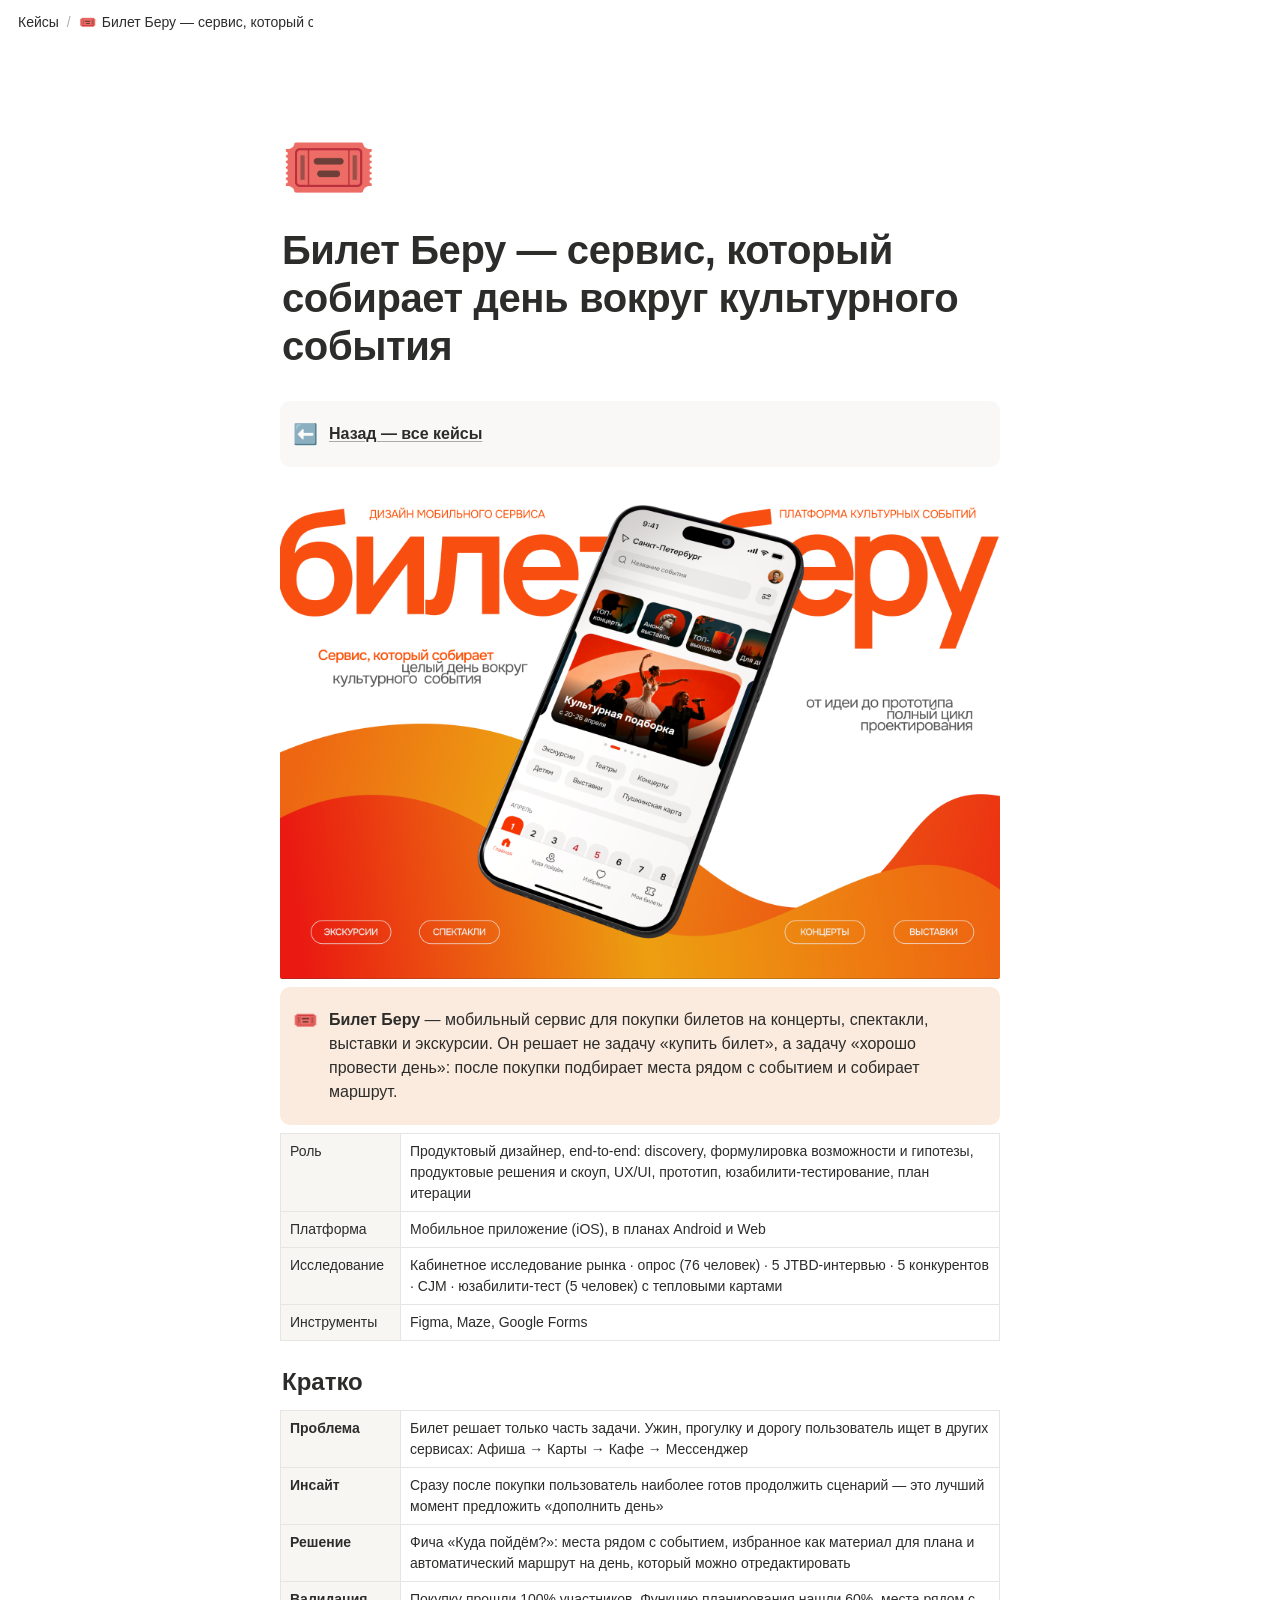
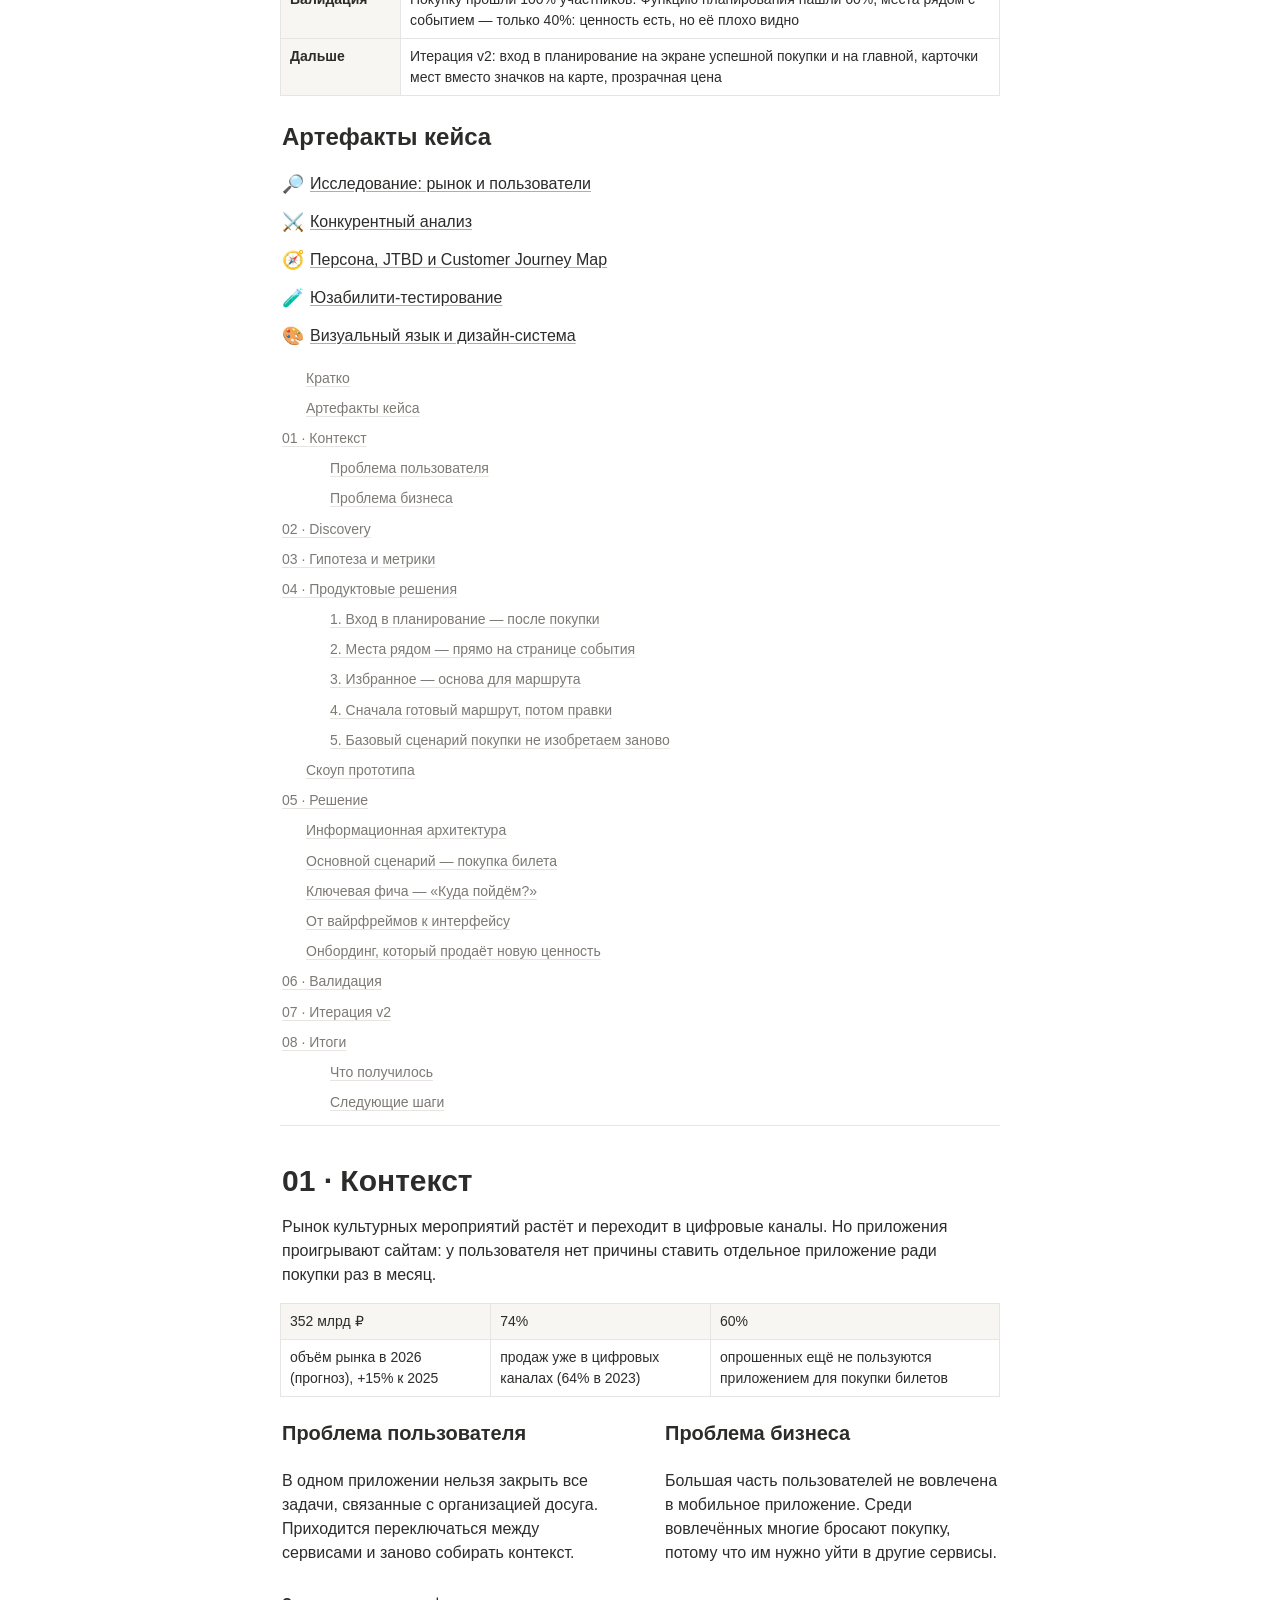
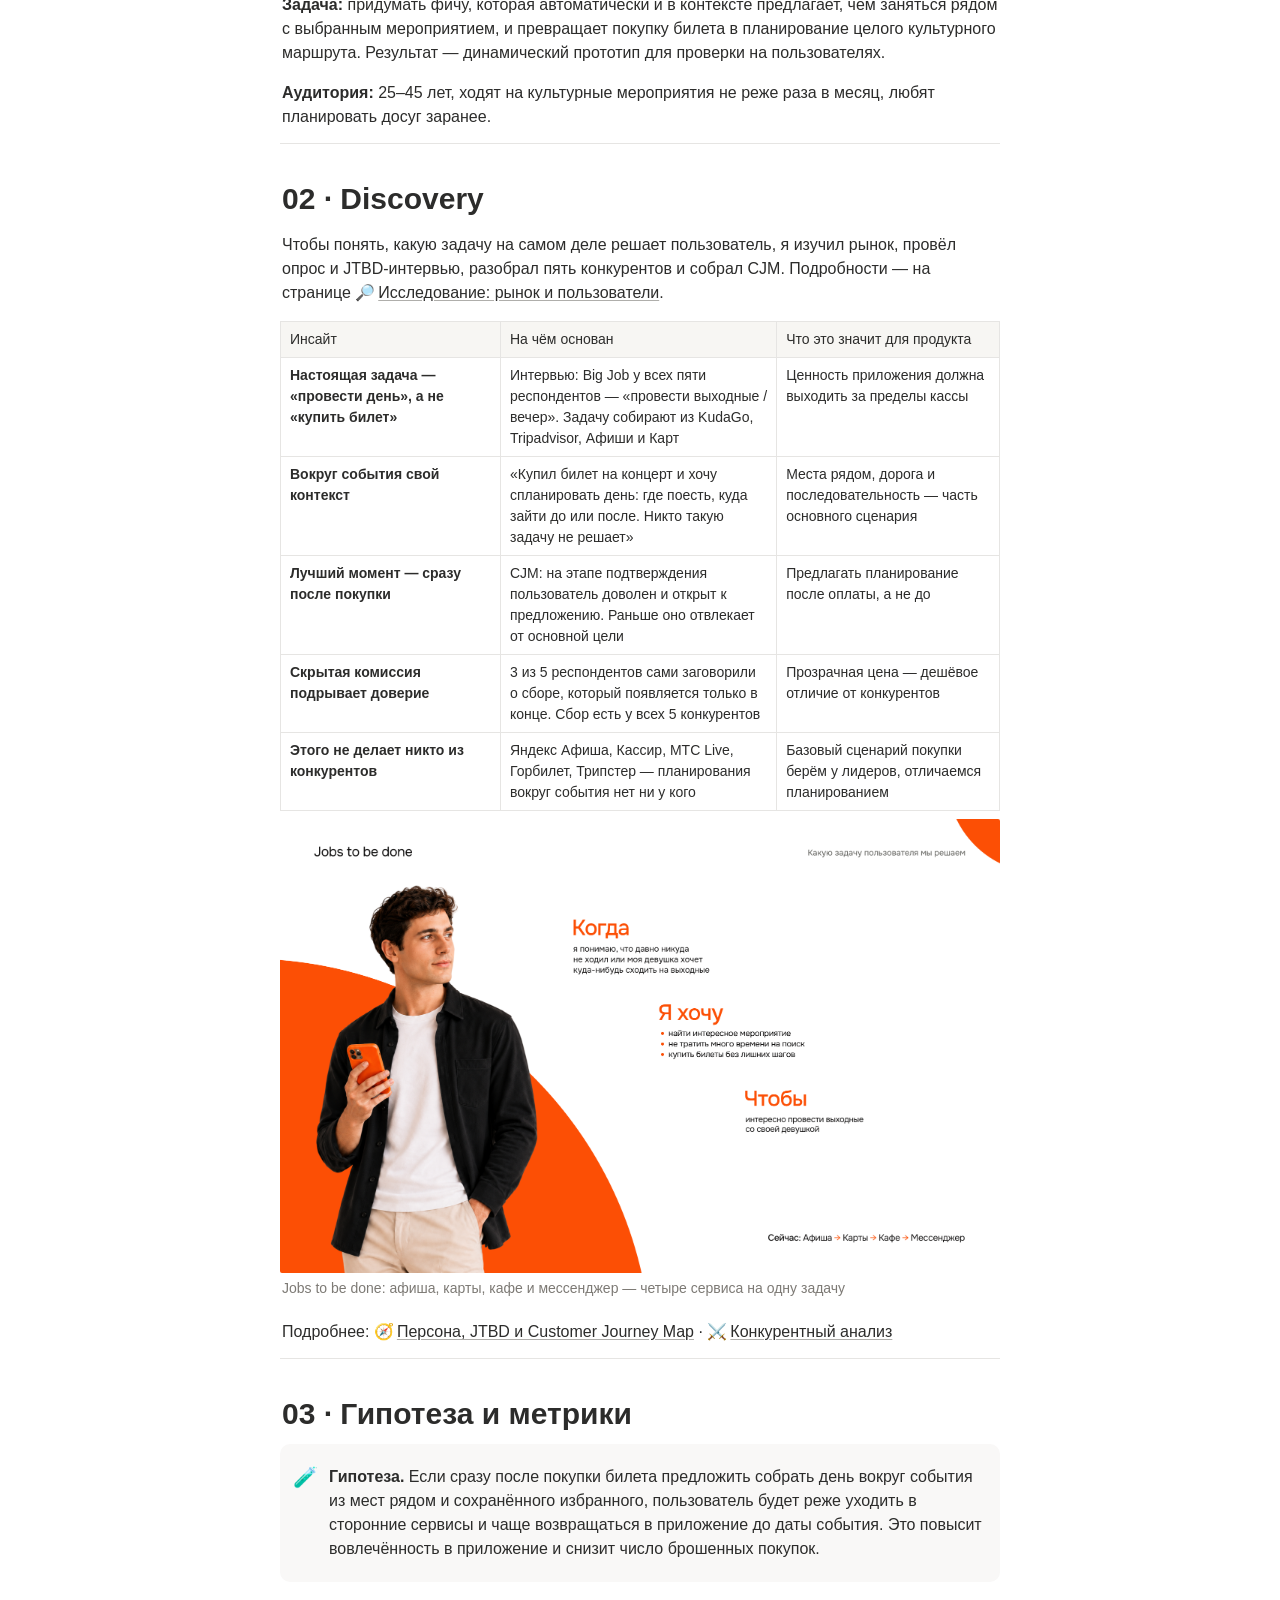
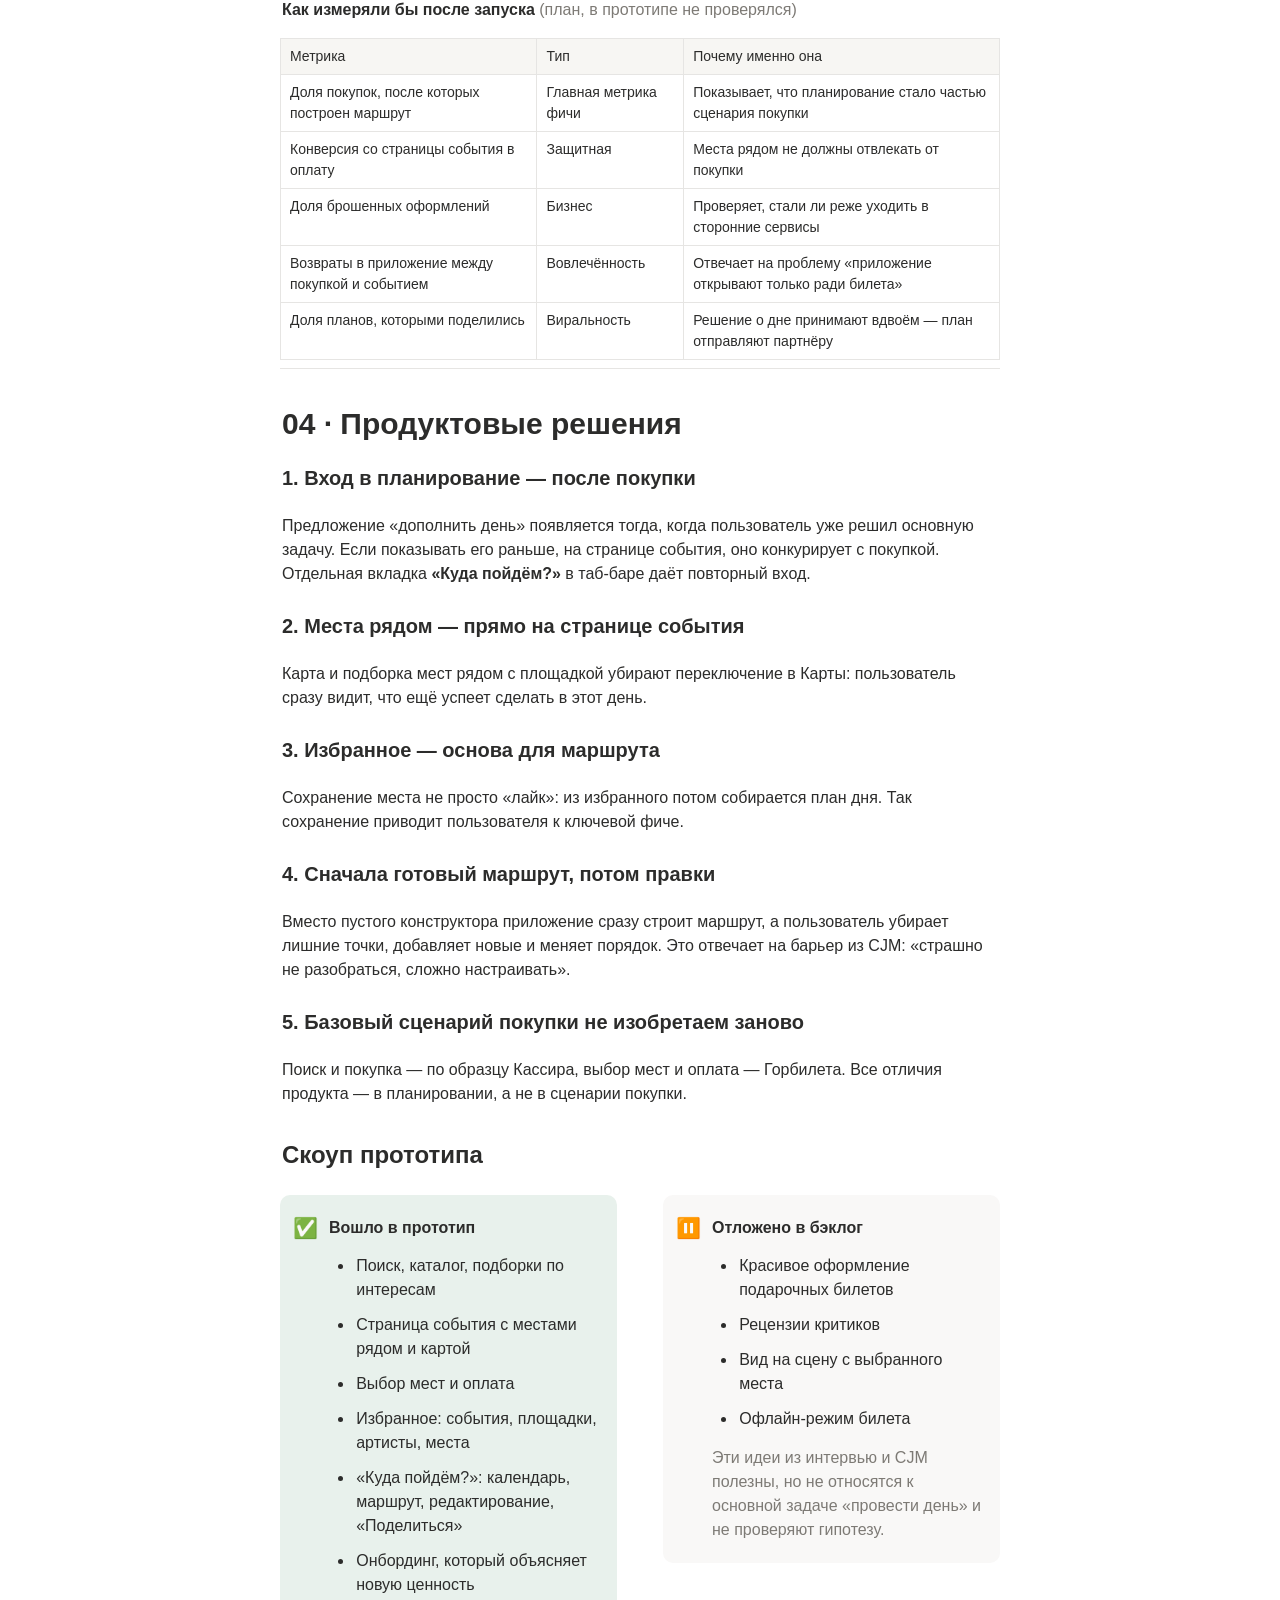
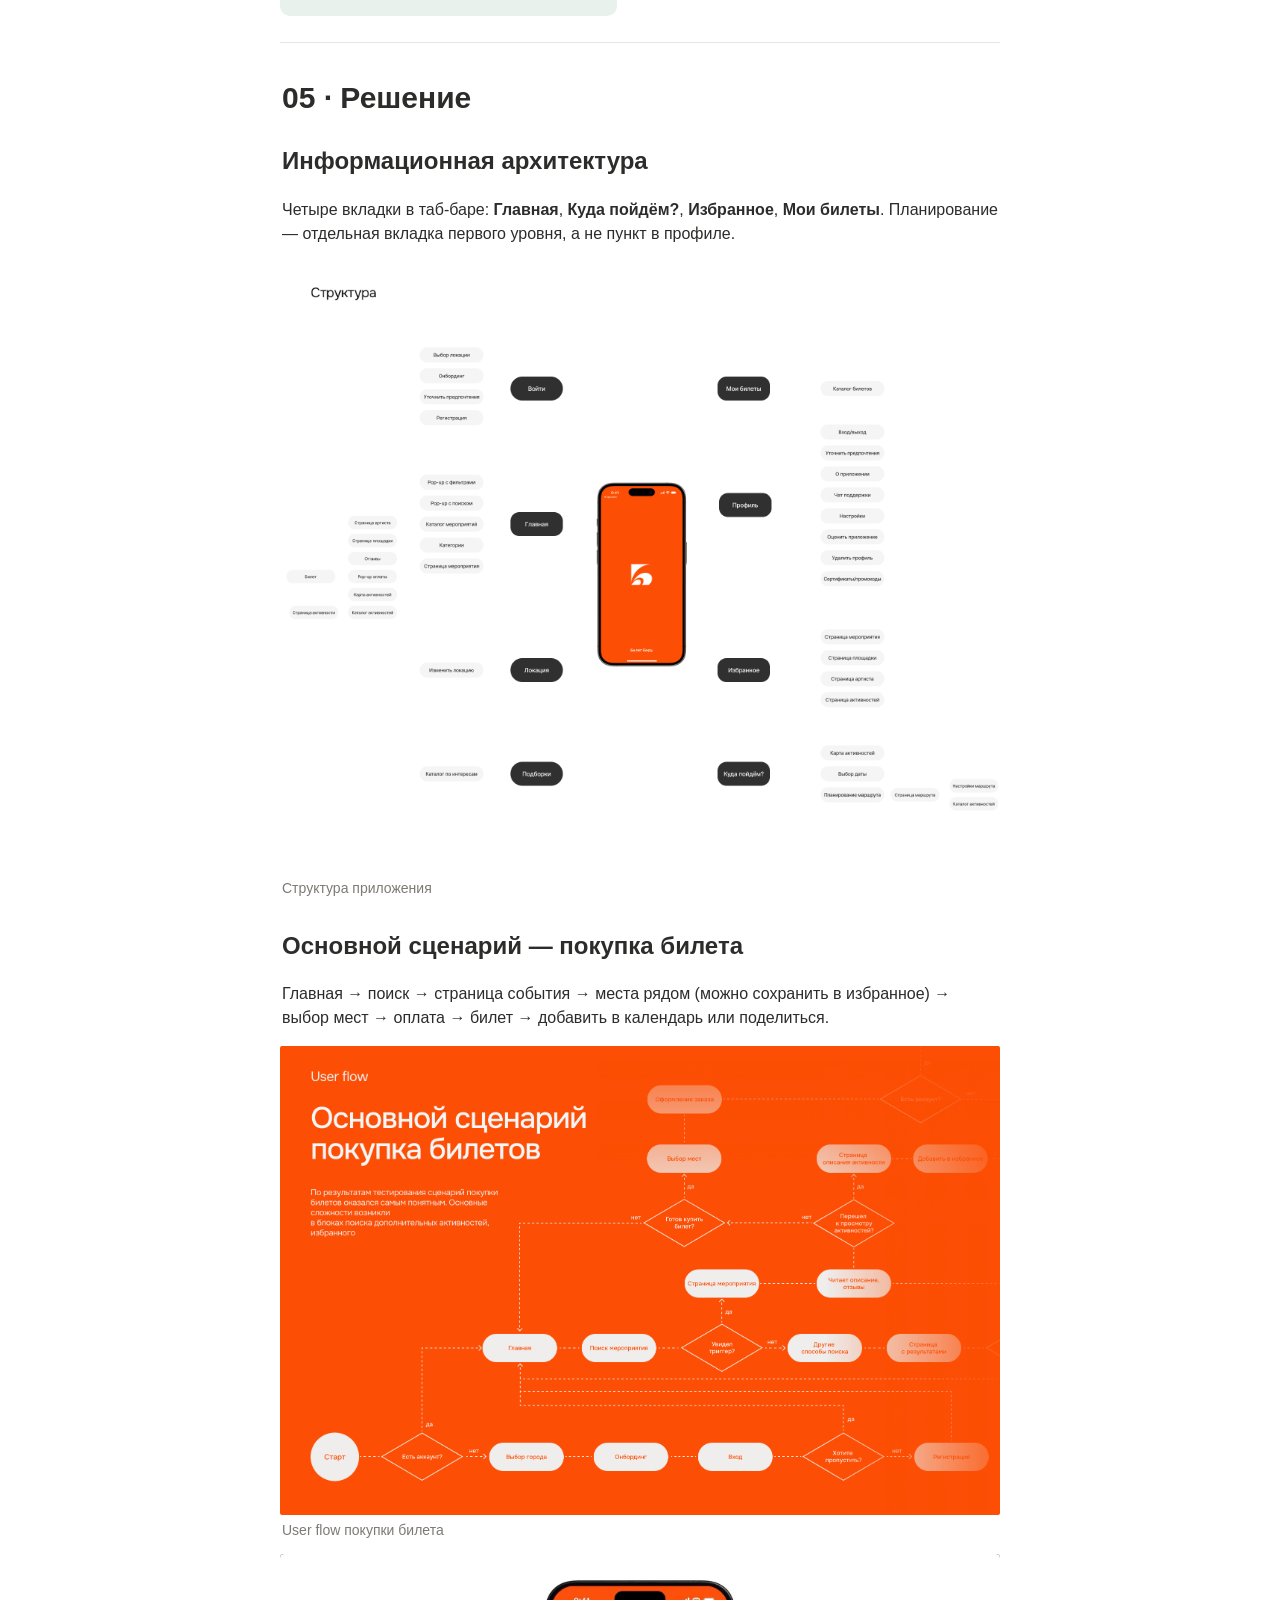
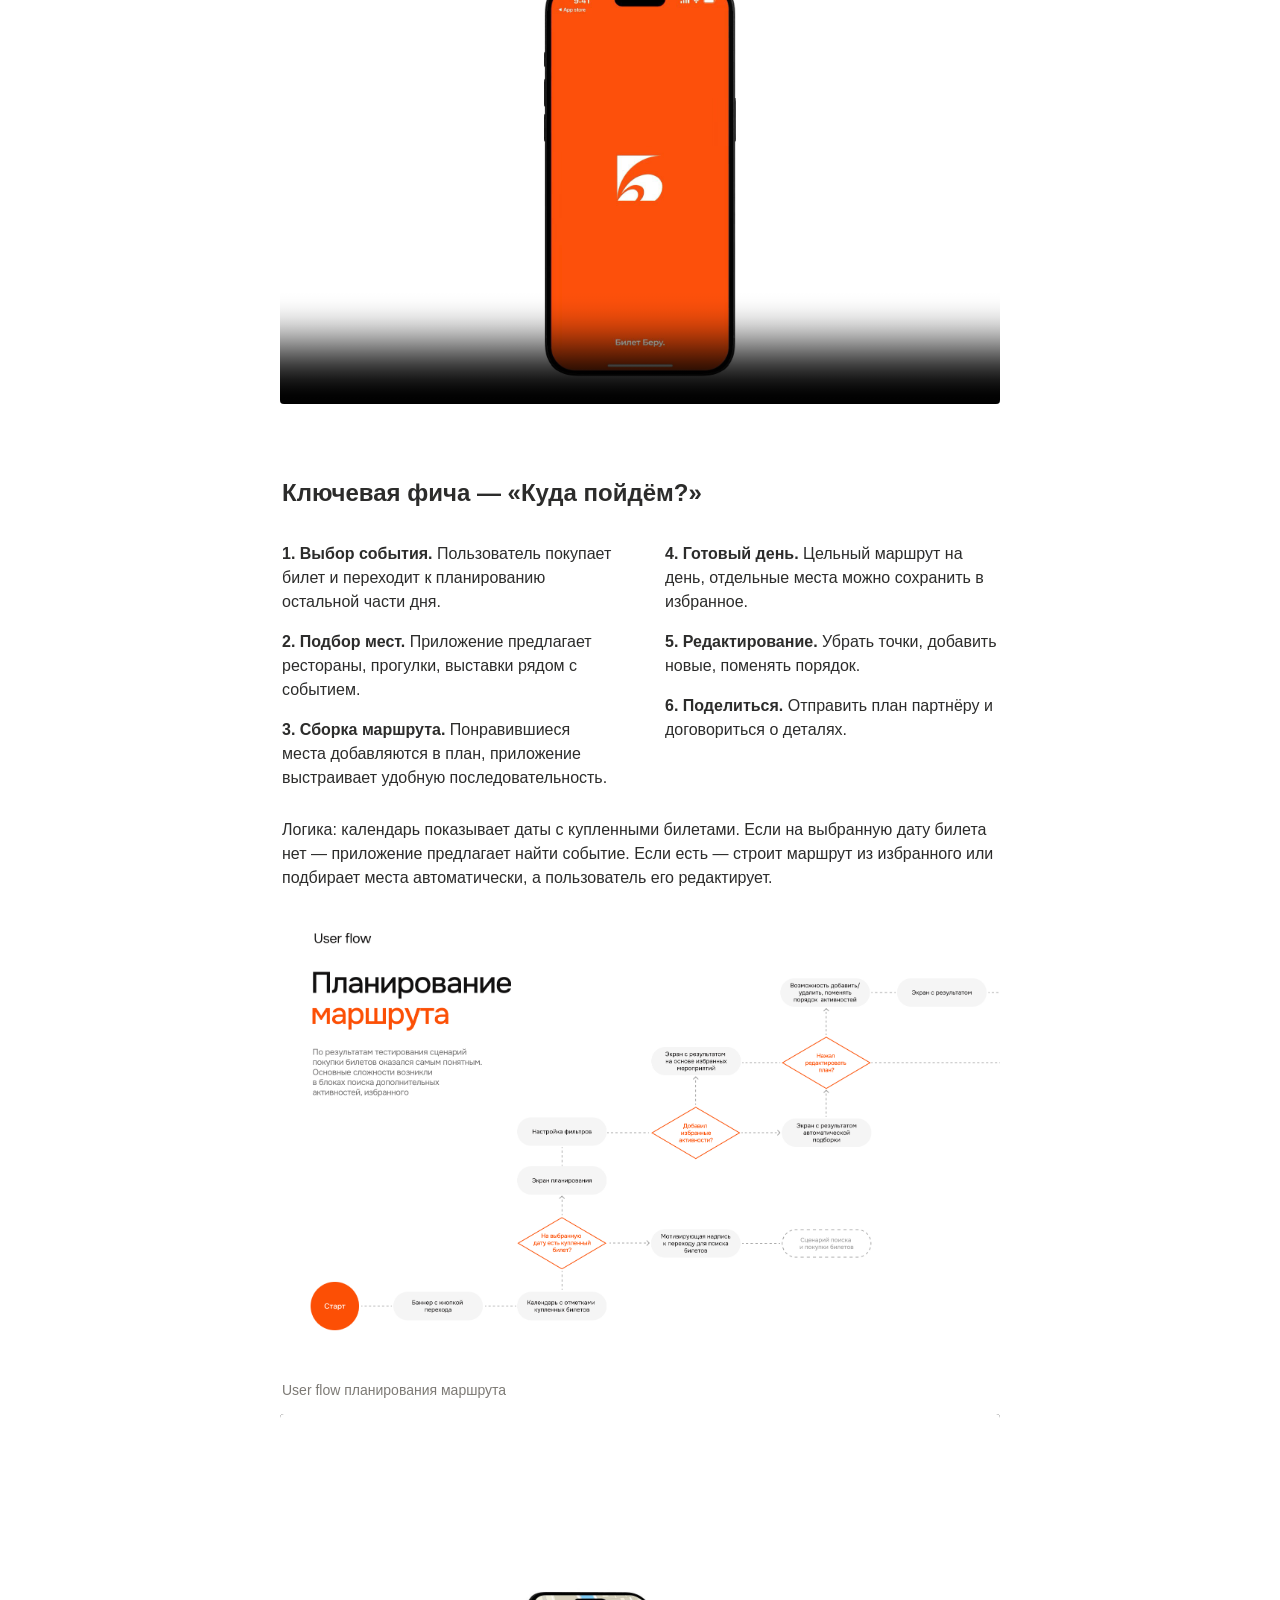
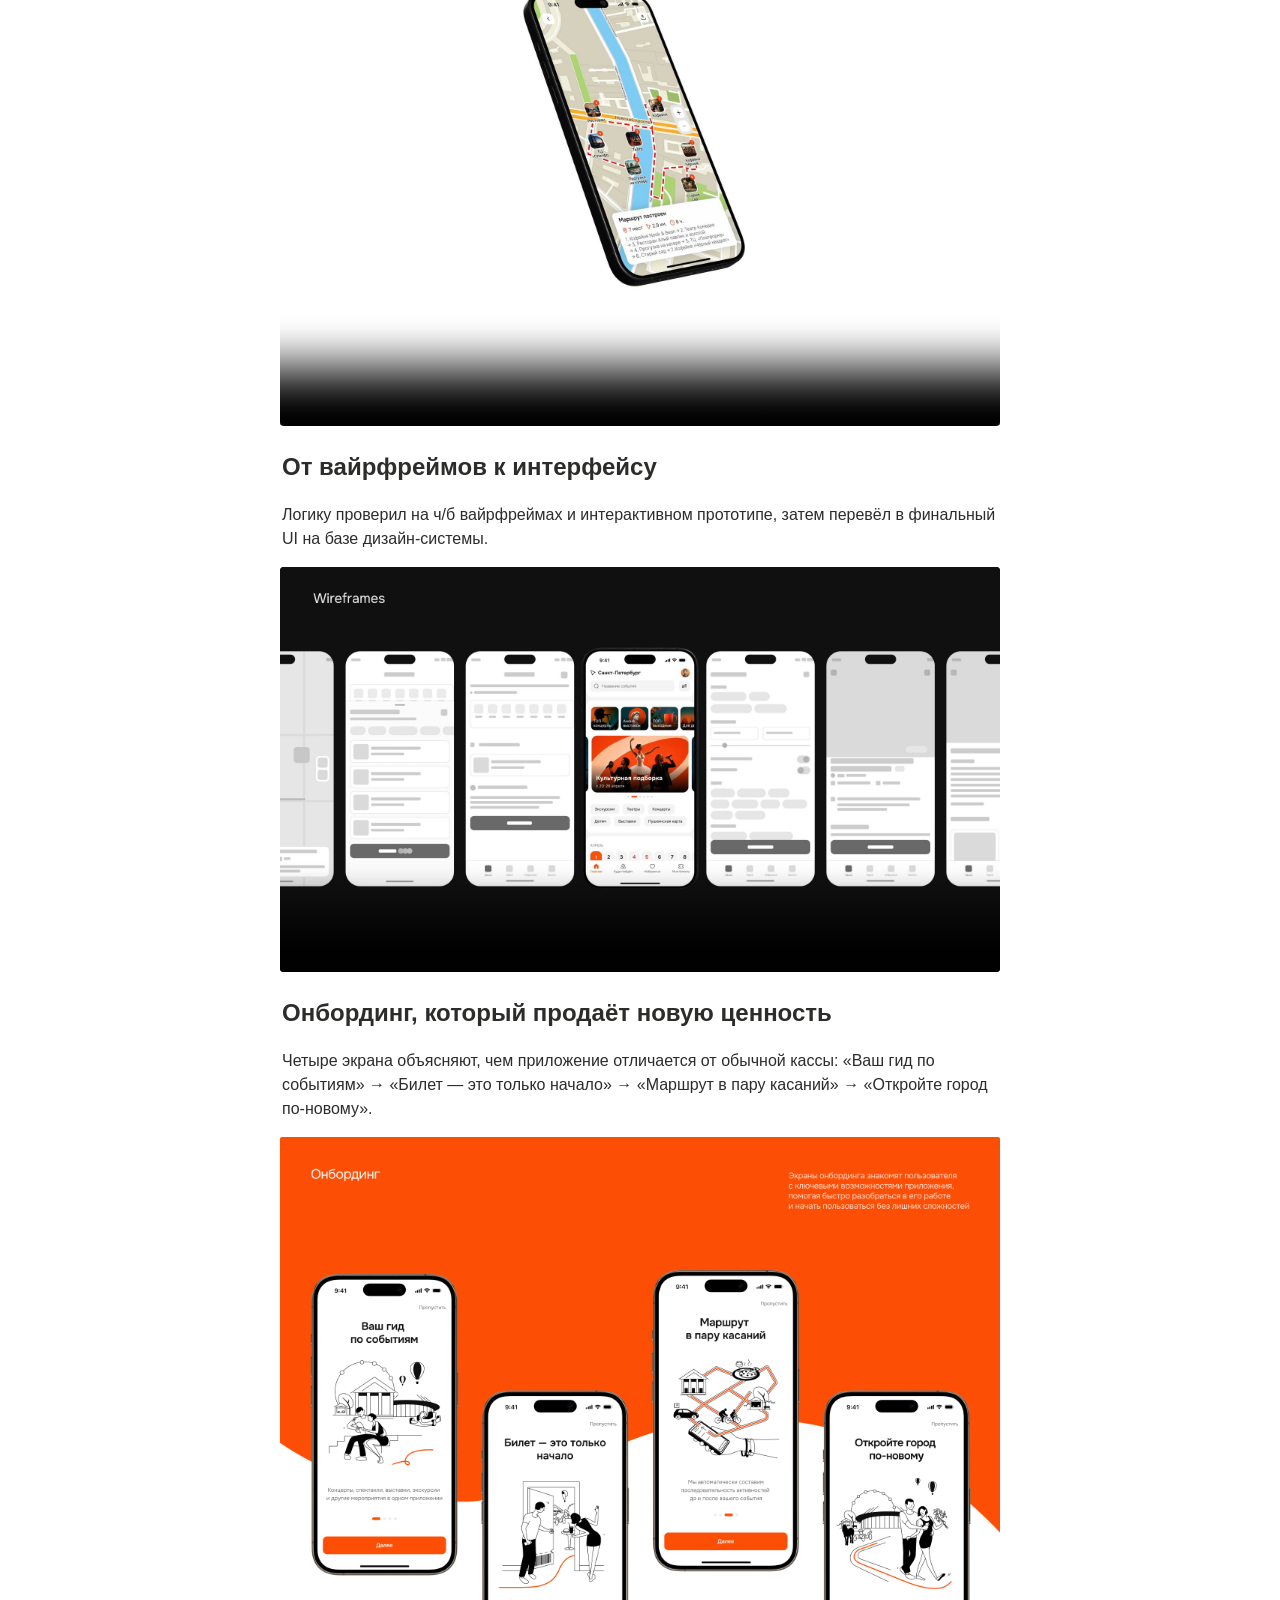
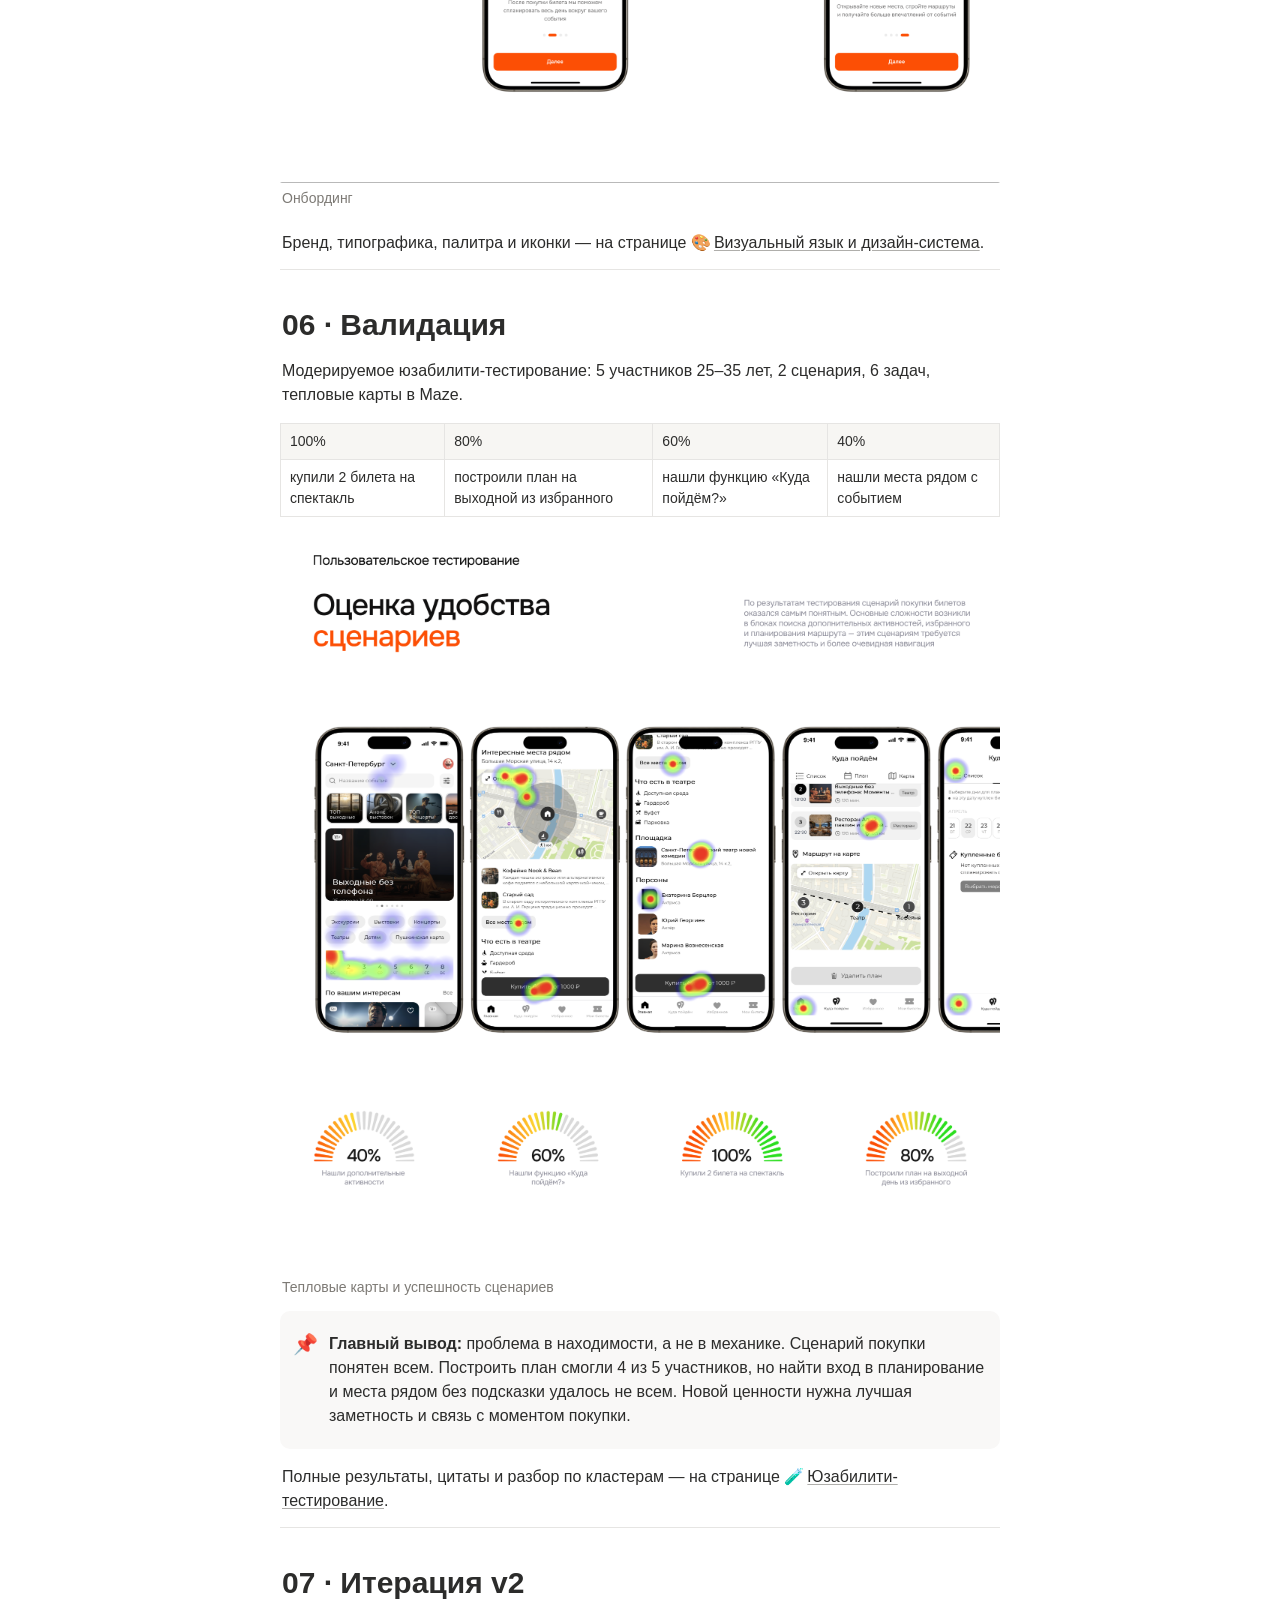
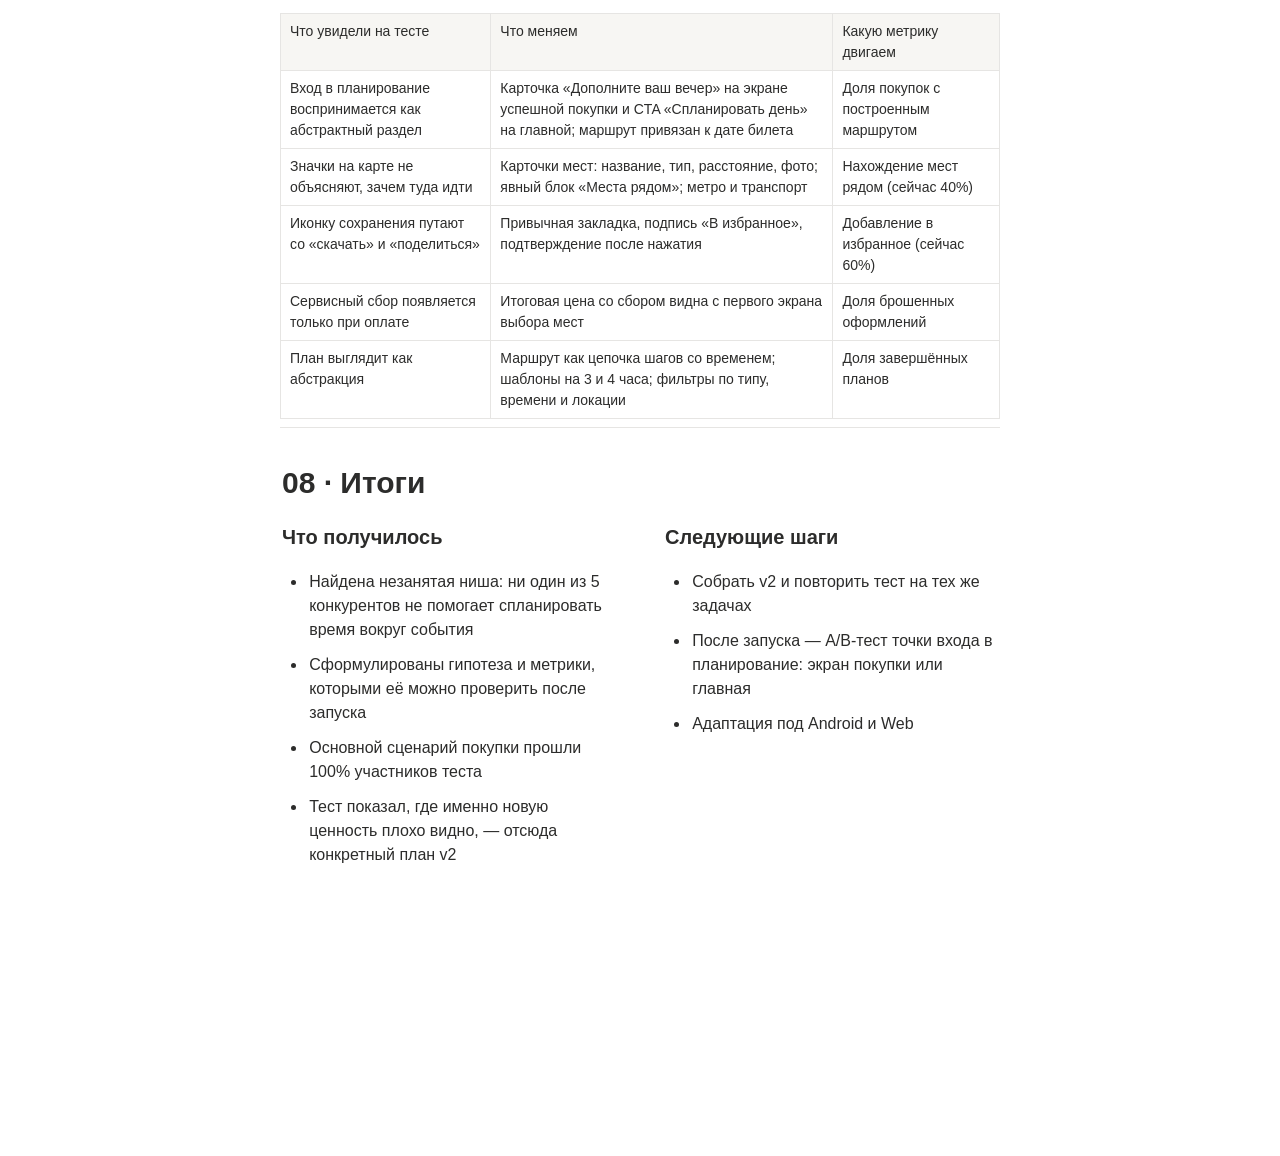
==== commit ffc820dc: "Постеры первого кадра у видео; убран блок «Что могу сделать для вас»" ====
--- a/cases/bilet-beru.html
+++ b/cases/bilet-beru.html
@@ -21,7 +21,7 @@
 <main class="page">
 <header class="page-header"><div class="page-icon" aria-hidden="true">🎟️</div><h1 class="page-title">Билет Беру — сервис, который собирает день вокруг культурного события</h1></header>
 <article class="page-content">
-<div class="n-callout c-gray_bg"><div class="n-callout-icon" aria-hidden="true">⬅️</div><div class="n-callout-body"><p class="n-text"><a class="n-link" href="../index.html"><strong>Назад — все кейсы</strong></a></p></div></div><figure class="n-image"><img src="../assets/img/bilet-beru/cover.png" alt="Билет Беру — сервис, который собирает день вокруг культурного события" decoding="async"></figure><div class="n-callout c-orange_bg"><div class="n-callout-icon" aria-hidden="true">🎟️</div><div class="n-callout-body"><p class="n-text"><strong>Билет Беру</strong> — мобильный сервис для покупки билетов на концерты, спектакли, выставки и экскурсии. Он решает не задачу «купить билет», а задачу «хорошо провести день»: после покупки подбирает места рядом с событием и собирает маршрут.</p></div></div><div class="n-table-wrap"><table class="n-table"><colgroup><col><col></colgroup><tbody><tr class="n-tr"><th scope="row" class="n-cell">Роль</th><td class="n-cell">Продуктовый дизайнер, end-to-end: discovery, формулировка возможности и гипотезы, продуктовые решения и скоуп, UX/UI, прототип, юзабилити-тестирование, план итерации</td></tr><tr class="n-tr"><th scope="row" class="n-cell">Платформа</th><td class="n-cell">Мобильное приложение (iOS), в планах Android и Web</td></tr><tr class="n-tr"><th scope="row" class="n-cell">Исследование</th><td class="n-cell">Кабинетное исследование рынка · опрос (76 человек) · 5 JTBD-интервью · 5 конкурентов · CJM · юзабилити-тест (5 человек) с тепловыми картами</td></tr><tr class="n-tr"><th scope="row" class="n-cell">Инструменты</th><td class="n-cell">Figma, Maze, Google Forms</td></tr></tbody></table></div><h3 id="кратко" class="n-h2">Кратко</h3><div class="n-table-wrap"><table class="n-table"><colgroup><col><col></colgroup><tbody><tr class="n-tr"><th scope="row" class="n-cell"><strong>Проблема</strong></th><td class="n-cell">Билет решает только часть задачи. Ужин, прогулку и дорогу пользователь ищет в других сервисах: Афиша → Карты → Кафе → Мессенджер</td></tr><tr class="n-tr"><th scope="row" class="n-cell"><strong>Инсайт</strong></th><td class="n-cell">Сразу после покупки пользователь наиболее готов продолжить сценарий — это лучший момент предложить «дополнить день»</td></tr><tr class="n-tr"><th scope="row" class="n-cell"><strong>Решение</strong></th><td class="n-cell">Фича «Куда пойдём?»: места рядом с событием, избранное как материал для плана и автоматический маршрут на день, который можно отредактировать</td></tr><tr class="n-tr"><th scope="row" class="n-cell"><strong>Валидация</strong></th><td class="n-cell">Покупку прошли 100% участников. Функцию планирования нашли 60%, места рядом с событием — только 40%: ценность есть, но её плохо видно</td></tr><tr class="n-tr"><th scope="row" class="n-cell"><strong>Дальше</strong></th><td class="n-cell">Итерация v2: вход в планирование на экране успешной покупки и на главной, карточки мест вместо значков на карте, прозрачная цена</td></tr></tbody></table></div><h3 id="артефакты-кейса" class="n-h2">Артефакты кейса</h3><a class="n-page-link" href="bilet-beru/market-research.html"><span class="n-page-icon">🔎</span><span class="n-page-title">Исследование: рынок и пользователи</span></a><a class="n-page-link" href="bilet-beru/competitors.html"><span class="n-page-icon">⚔️</span><span class="n-page-title">Конкурентный анализ</span></a><a class="n-page-link" href="bilet-beru/persona-jtbd-cjm.html"><span class="n-page-icon">🧭</span><span class="n-page-title">Персона, JTBD и Customer Journey Map</span></a><a class="n-page-link" href="bilet-beru/usability-testing.html"><span class="n-page-icon">🧪</span><span class="n-page-title">Юзабилити-тестирование</span></a><a class="n-page-link" href="bilet-beru/design-system.html"><span class="n-page-icon">🎨</span><span class="n-page-title">Визуальный язык и дизайн-система</span></a><nav class="n-toc c-gray" aria-label="Оглавление"><ul><li class="toc-l2"><a href="#кратко">Кратко</a></li><li class="toc-l2"><a href="#артефакты-кейса">Артефакты кейса</a></li><li class="toc-l1"><a href="#01-контекст">01 · Контекст</a></li><li class="toc-l3"><a href="#проблема-пользователя">Проблема пользователя</a></li><li class="toc-l3"><a href="#проблема-бизнеса">Проблема бизнеса</a></li><li class="toc-l1"><a href="#02-discovery">02 · Discovery</a></li><li class="toc-l1"><a href="#03-гипотеза-и-метрики">03 · Гипотеза и метрики</a></li><li class="toc-l1"><a href="#04-продуктовые-решения">04 · Продуктовые решения</a></li><li class="toc-l3"><a href="#1-вход-в-планирование-после-покупки">1. Вход в планирование — после покупки</a></li><li class="toc-l3"><a href="#2-места-рядом-прямо-на-странице-события">2. Места рядом — прямо на странице события</a></li><li class="toc-l3"><a href="#3-избранное-основа-для-маршрута">3. Избранное — основа для маршрута</a></li><li class="toc-l3"><a href="#4-сначала-готовый-маршрут-потом-правки">4. Сначала готовый маршрут, потом правки</a></li><li class="toc-l3"><a href="#5-базовый-сценарий-покупки-не-изобретаем-заново">5. Базовый сценарий покупки не изобретаем заново</a></li><li class="toc-l2"><a href="#скоуп-прототипа">Скоуп прототипа</a></li><li class="toc-l1"><a href="#05-решение">05 · Решение</a></li><li class="toc-l2"><a href="#информационная-архитектура">Информационная архитектура</a></li><li class="toc-l2"><a href="#основной-сценарий-покупка-билета">Основной сценарий — покупка билета</a></li><li class="toc-l2"><a href="#ключевая-фича-куда-пойдём">Ключевая фича — «Куда пойдём?»</a></li><li class="toc-l2"><a href="#от-вайрфреймов-к-интерфейсу">От вайрфреймов к интерфейсу</a></li><li class="toc-l2"><a href="#онбординг-который-продаёт-новую-ценность">Онбординг, который продаёт новую ценность</a></li><li class="toc-l1"><a href="#06-валидация">06 · Валидация</a></li><li class="toc-l1"><a href="#07-итерация-v2">07 · Итерация v2</a></li><li class="toc-l1"><a href="#08-итоги">08 · Итоги</a></li><li class="toc-l3"><a href="#что-получилось">Что получилось</a></li><li class="toc-l3"><a href="#следующие-шаги">Следующие шаги</a></li></ul></nav><hr class="n-divider"><h2 id="01-контекст" class="n-h1">01 · Контекст</h2><p class="n-text">Рынок культурных мероприятий растёт и переходит в цифровые каналы. Но приложения проигрывают сайтам: у пользователя нет причины ставить отдельное приложение ради покупки раз в месяц.</p><div class="n-table-wrap"><table class="n-table"><colgroup><col><col><col></colgroup><tbody><tr class="n-tr"><th scope="col" class="n-cell">352 млрд ₽</th><th scope="col" class="n-cell">74%</th><th scope="col" class="n-cell">60%</th></tr><tr class="n-tr"><td class="n-cell">объём рынка в 2026 (прогноз), +15% к 2025</td><td class="n-cell">продаж уже в цифровых каналах (64% в 2023)</td><td class="n-cell">опрошенных ещё не пользуются приложением для покупки билетов</td></tr></tbody></table></div><div class="n-columns" style="--n:2"><div class="n-column" style="--r:0.5000"><h4 id="проблема-пользователя" class="n-h3">Проблема пользователя</h4><p class="n-text">В одном приложении нельзя закрыть все задачи, связанные с организацией досуга. Приходится переключаться между сервисами и заново собирать контекст.</p></div><div class="n-column" style="--r:0.5000"><h4 id="проблема-бизнеса" class="n-h3">Проблема бизнеса</h4><p class="n-text">Большая часть пользователей не вовлечена в мобильное приложение. Среди вовлечённых многие бросают покупку, потому что им нужно уйти в другие сервисы.</p></div></div><p class="n-text"><strong>Задача:</strong> придумать фичу, которая автоматически и в контексте предлагает, чем заняться рядом с выбранным мероприятием, и превращает покупку билета в планирование целого культурного маршрута. Результат — динамический прототип для проверки на пользователях.</p><p class="n-text"><strong>Аудитория:</strong> 25–45 лет, ходят на культурные мероприятия не реже раза в месяц, любят планировать досуг заранее.</p><hr class="n-divider"><h2 id="02-discovery" class="n-h1">02 · Discovery</h2><p class="n-text">Чтобы понять, какую задачу на самом деле решает пользователь, я изучил рынок, провёл опрос и JTBD-интервью, разобрал пять конкурентов и собрал CJM. Подробности — на странице <a class="n-mention" href="bilet-beru/market-research.html"><span class="n-mention-icon">🔎</span><span class="n-mention-title">Исследование: рынок и пользователи</span></a>.</p><div class="n-table-wrap"><table class="n-table"><colgroup><col style="width:220px"><col><col></colgroup><tbody><tr class="n-tr"><th scope="col" class="n-cell">Инсайт</th><th scope="col" class="n-cell">На чём основан</th><th scope="col" class="n-cell">Что это значит для продукта</th></tr><tr class="n-tr"><td class="n-cell"><strong>Настоящая задача — «провести день», а не «купить билет»</strong></td><td class="n-cell">Интервью: Big Job у всех пяти респондентов — «провести выходные / вечер». Задачу собирают из KudaGo, Tripadvisor, Афиши и Карт</td><td class="n-cell">Ценность приложения должна выходить за пределы кассы</td></tr><tr class="n-tr"><td class="n-cell"><strong>Вокруг события свой контекст</strong></td><td class="n-cell">«Купил билет на концерт и хочу спланировать день: где поесть, куда зайти до или после. Никто такую задачу не решает»</td><td class="n-cell">Места рядом, дорога и последовательность — часть основного сценария</td></tr><tr class="n-tr"><td class="n-cell"><strong>Лучший момент — сразу после покупки</strong></td><td class="n-cell">CJM: на этапе подтверждения пользователь доволен и открыт к предложению. Раньше оно отвлекает от основной цели</td><td class="n-cell">Предлагать планирование после оплаты, а не до</td></tr><tr class="n-tr"><td class="n-cell"><strong>Скрытая комиссия подрывает доверие</strong></td><td class="n-cell">3 из 5 респондентов сами заговорили о сборе, который появляется только в конце. Сбор есть у всех 5 конкурентов</td><td class="n-cell">Прозрачная цена — дешёвое отличие от конкурентов</td></tr><tr class="n-tr"><td class="n-cell"><strong>Этого не делает никто из конкурентов</strong></td><td class="n-cell">Яндекс Афиша, Кассир, МТС Live, Горбилет, Трипстер — планирования вокруг события нет ни у кого</td><td class="n-cell">Базовый сценарий покупки берём у лидеров, отличаемся планированием</td></tr></tbody></table></div><figure class="n-image"><img src="../assets/img/bilet-beru/jtbd.png" alt="Jobs to be done: афиша, карты, кафе и мессенджер — четыре сервиса на одну задачу" loading="lazy" decoding="async"><figcaption>Jobs to be done: афиша, карты, кафе и мессенджер — четыре сервиса на одну задачу</figcaption></figure><p class="n-text">Подробнее: <a class="n-mention" href="bilet-beru/persona-jtbd-cjm.html"><span class="n-mention-icon">🧭</span><span class="n-mention-title">Персона, JTBD и Customer Journey Map</span></a> · <a class="n-mention" href="bilet-beru/competitors.html"><span class="n-mention-icon">⚔️</span><span class="n-mention-title">Конкурентный анализ</span></a></p><hr class="n-divider"><h2 id="03-гипотеза-и-метрики" class="n-h1">03 · Гипотеза и метрики</h2><div class="n-callout c-gray_bg"><div class="n-callout-icon" aria-hidden="true">🧪</div><div class="n-callout-body"><p class="n-text"><strong>Гипотеза.</strong> Если сразу после покупки билета предложить собрать день вокруг события из мест рядом и сохранённого избранного, пользователь будет реже уходить в сторонние сервисы и чаще возвращаться в приложение до даты события. Это повысит вовлечённость в приложение и снизит число брошенных покупок.</p></div></div><p class="n-text"><strong>Как измеряли бы после запуска</strong> <span class="c-gray">(план, в прототипе не проверялся)</span></p><div class="n-table-wrap"><table class="n-table"><colgroup><col><col><col></colgroup><tbody><tr class="n-tr"><th scope="col" class="n-cell">Метрика</th><th scope="col" class="n-cell">Тип</th><th scope="col" class="n-cell">Почему именно она</th></tr><tr class="n-tr"><td class="n-cell">Доля покупок, после которых построен маршрут</td><td class="n-cell">Главная метрика фичи</td><td class="n-cell">Показывает, что планирование стало частью сценария покупки</td></tr><tr class="n-tr"><td class="n-cell">Конверсия со страницы события в оплату</td><td class="n-cell">Защитная</td><td class="n-cell">Места рядом не должны отвлекать от покупки</td></tr><tr class="n-tr"><td class="n-cell">Доля брошенных оформлений</td><td class="n-cell">Бизнес</td><td class="n-cell">Проверяет, стали ли реже уходить в сторонние сервисы</td></tr><tr class="n-tr"><td class="n-cell">Возвраты в приложение между покупкой и событием</td><td class="n-cell">Вовлечённость</td><td class="n-cell">Отвечает на проблему «приложение открывают только ради билета»</td></tr><tr class="n-tr"><td class="n-cell">Доля планов, которыми поделились</td><td class="n-cell">Виральность</td><td class="n-cell">Решение о дне принимают вдвоём — план отправляют партнёру</td></tr></tbody></table></div><hr class="n-divider"><h2 id="04-продуктовые-решения" class="n-h1">04 · Продуктовые решения</h2><h4 id="1-вход-в-планирование-после-покупки" class="n-h3">1. Вход в планирование — после покупки</h4><p class="n-text">Предложение «дополнить день» появляется тогда, когда пользователь уже решил основную задачу. Если показывать его раньше, на странице события, оно конкурирует с покупкой. Отдельная вкладка <strong>«Куда пойдём?»</strong> в таб-баре даёт повторный вход.</p><h4 id="2-места-рядом-прямо-на-странице-события" class="n-h3">2. Места рядом — прямо на странице события</h4><p class="n-text">Карта и подборка мест рядом с площадкой убирают переключение в Карты: пользователь сразу видит, что ещё успеет сделать в этот день.</p><h4 id="3-избранное-основа-для-маршрута" class="n-h3">3. Избранное — основа для маршрута</h4><p class="n-text">Сохранение места не просто «лайк»: из избранного потом собирается план дня. Так сохранение приводит пользователя к ключевой фиче.</p><h4 id="4-сначала-готовый-маршрут-потом-правки" class="n-h3">4. Сначала готовый маршрут, потом правки</h4><p class="n-text">Вместо пустого конструктора приложение сразу строит маршрут, а пользователь убирает лишние точки, добавляет новые и меняет порядок. Это отвечает на барьер из CJM: «страшно не разобраться, сложно настраивать».</p><h4 id="5-базовый-сценарий-покупки-не-изобретаем-заново" class="n-h3">5. Базовый сценарий покупки не изобретаем заново</h4><p class="n-text">Поиск и покупка — по образцу Кассира, выбор мест и оплата — Горбилета. Все отличия продукта — в планировании, а не в сценарии покупки.</p><h3 id="скоуп-прототипа" class="n-h2">Скоуп прототипа</h3><div class="n-columns" style="--n:2"><div class="n-column" style="--r:0.5000"><div class="n-callout c-green_bg"><div class="n-callout-icon" aria-hidden="true">✅</div><div class="n-callout-body"><p class="n-text"><strong>Вошло в прототип</strong></p><ul class="n-list n-bulleted_list"><li class="n-li">Поиск, каталог, подборки по интересам</li><li class="n-li">Страница события с местами рядом и картой</li><li class="n-li">Выбор мест и оплата</li><li class="n-li">Избранное: события, площадки, артисты, места</li><li class="n-li">«Куда пойдём?»: календарь, маршрут, редактирование, «Поделиться»</li><li class="n-li">Онбординг, который объясняет новую ценность</li></ul></div></div></div><div class="n-column" style="--r:0.5000"><div class="n-callout c-gray_bg"><div class="n-callout-icon" aria-hidden="true">⏸️</div><div class="n-callout-body"><p class="n-text"><strong>Отложено в бэклог</strong></p><ul class="n-list n-bulleted_list"><li class="n-li">Красивое оформление подарочных билетов</li><li class="n-li">Рецензии критиков</li><li class="n-li">Вид на сцену с выбранного места</li><li class="n-li">Офлайн-режим билета</li></ul><p class="n-text"><span class="c-gray">Эти идеи из интервью и CJM полезны, но не относятся к основной задаче «провести день» и не проверяют гипотезу.</span></p></div></div></div></div><hr class="n-divider"><h2 id="05-решение" class="n-h1">05 · Решение</h2><h3 id="информационная-архитектура" class="n-h2">Информационная архитектура</h3><p class="n-text">Четыре вкладки в таб-баре: <strong>Главная</strong>, <strong>Куда пойдём?</strong>, <strong>Избранное</strong>, <strong>Мои билеты</strong>. Планирование — отдельная вкладка первого уровня, а не пункт в профиле.</p><figure class="n-image"><img src="../assets/img/bilet-beru/structure.png" alt="Структура приложения" loading="lazy" decoding="async"><figcaption>Структура приложения</figcaption></figure><h3 id="основной-сценарий-покупка-билета" class="n-h2">Основной сценарий — покупка билета</h3><p class="n-text">Главная → поиск → страница события → места рядом (можно сохранить в избранное) → выбор мест → оплата → билет → добавить в календарь или поделиться.</p><figure class="n-image"><img src="../assets/img/bilet-beru/userflow1.png" alt="User flow покупки билета" loading="lazy" decoding="async"><figcaption>User flow покупки билета</figcaption></figure><figure class="n-video"><video controls preload="metadata" playsinline><source src="https://s3.twcstorage.ru/1e57ae7f-d44e-4eeb-b989-746d4a5fd828/Video_1.webm" type="video/webm"></video></figure><div class="n-empty"></div><h3 id="ключевая-фича-куда-пойдём" class="n-h2">Ключевая фича — «Куда пойдём?»</h3><div class="n-columns" style="--n:2"><div class="n-column" style="--r:0.5000"><p class="n-text"><strong>1. Выбор события.</strong> Пользователь покупает билет и переходит к планированию остальной части дня.</p><p class="n-text"><strong>2. Подбор мест.</strong> Приложение предлагает рестораны, прогулки, выставки рядом с событием.</p><p class="n-text"><strong>3. Сборка маршрута.</strong> Понравившиеся места добавляются в план, приложение выстраивает удобную последовательность.</p></div><div class="n-column" style="--r:0.5000"><p class="n-text"><strong>4. Готовый день.</strong> Цельный маршрут на день, отдельные места можно сохранить в избранное.</p><p class="n-text"><strong>5. Редактирование.</strong> Убрать точки, добавить новые, поменять порядок.</p><p class="n-text"><strong>6. Поделиться.</strong> Отправить план партнёру и договориться о деталях.</p></div></div><p class="n-text">Логика: календарь показывает даты с купленными билетами. Если на выбранную дату билета нет — приложение предлагает найти событие. Если есть — строит маршрут из избранного или подбирает места автоматически, а пользователь его редактирует.</p><figure class="n-image"><img src="../assets/img/bilet-beru/userflow2.png" alt="User flow планирования маршрута" loading="lazy" decoding="async"><figcaption>User flow планирования маршрута</figcaption></figure><figure class="n-video"><video controls preload="metadata" playsinline><source src="https://s3.twcstorage.ru/1e57ae7f-d44e-4eeb-b989-746d4a5fd828/Video_2.webm" type="video/webm"></video></figure><h3 id="от-вайрфреймов-к-интерфейсу" class="n-h2">От вайрфреймов к интерфейсу</h3><p class="n-text">Логику проверил на ч/б вайрфреймах и интерактивном прототипе, затем перевёл в финальный UI на базе дизайн-системы.</p><figure class="n-video"><video controls preload="metadata" playsinline><source src="https://s3.twcstorage.ru/1e57ae7f-d44e-4eeb-b989-746d4a5fd828/Video_3.webm" type="video/webm"></video></figure><h3 id="онбординг-который-продаёт-новую-ценность" class="n-h2">Онбординг, который продаёт новую ценность</h3><p class="n-text">Четыре экрана объясняют, чем приложение отличается от обычной кассы: «Ваш гид по событиям» → «Билет — это только начало» → «Маршрут в пару касаний» → «Откройте город по-новому».</p><figure class="n-image"><img src="../assets/img/bilet-beru/onboarding.png" alt="Онбординг" loading="lazy" decoding="async"><figcaption>Онбординг</figcaption></figure><p class="n-text">Бренд, типографика, палитра и иконки — на странице <a class="n-mention" href="bilet-beru/design-system.html"><span class="n-mention-icon">🎨</span><span class="n-mention-title">Визуальный язык и дизайн-система</span></a>.</p><hr class="n-divider"><h2 id="06-валидация" class="n-h1">06 · Валидация</h2><p class="n-text">Модерируемое юзабилити-тестирование: 5 участников 25–35 лет, 2 сценария, 6 задач, тепловые карты в Maze.</p><div class="n-table-wrap"><table class="n-table"><colgroup><col><col><col><col></colgroup><tbody><tr class="n-tr"><th scope="col" class="n-cell">100%</th><th scope="col" class="n-cell">80%</th><th scope="col" class="n-cell">60%</th><th scope="col" class="n-cell">40%</th></tr><tr class="n-tr"><td class="n-cell">купили 2 билета на спектакль</td><td class="n-cell">построили план на выходной из избранного</td><td class="n-cell">нашли функцию «Куда пойдём?»</td><td class="n-cell">нашли места рядом с событием</td></tr></tbody></table></div><figure class="n-image"><img src="../assets/img/bilet-beru/testing.png" alt="Тепловые карты и успешность сценариев" loading="lazy" decoding="async"><figcaption>Тепловые карты и успешность сценариев</figcaption></figure><div class="n-callout c-gray_bg"><div class="n-callout-icon" aria-hidden="true">📌</div><div class="n-callout-body"><p class="n-text"><strong>Главный вывод:</strong> проблема в находимости, а не в механике. Сценарий покупки понятен всем. Построить план смогли 4 из 5 участников, но найти вход в планирование и места рядом без подсказки удалось не всем. Новой ценности нужна лучшая заметность и связь с моментом покупки.</p></div></div><p class="n-text">Полные результаты, цитаты и разбор по кластерам — на странице <a class="n-mention" href="bilet-beru/usability-testing.html"><span class="n-mention-icon">🧪</span><span class="n-mention-title">Юзабилити-тестирование</span></a>.</p><hr class="n-divider"><h2 id="07-итерация-v2" class="n-h1">07 · Итерация v2</h2><div class="n-table-wrap"><table class="n-table"><colgroup><col><col><col></colgroup><tbody><tr class="n-tr"><th scope="col" class="n-cell">Что увидели на тесте</th><th scope="col" class="n-cell">Что меняем</th><th scope="col" class="n-cell">Какую метрику двигаем</th></tr><tr class="n-tr"><td class="n-cell">Вход в планирование воспринимается как абстрактный раздел</td><td class="n-cell">Карточка «Дополните ваш вечер» на экране успешной покупки и CTA «Спланировать день» на главной; маршрут привязан к дате билета</td><td class="n-cell">Доля покупок с построенным маршрутом</td></tr><tr class="n-tr"><td class="n-cell">Значки на карте не объясняют, зачем туда идти</td><td class="n-cell">Карточки мест: название, тип, расстояние, фото; явный блок «Места рядом»; метро и транспорт</td><td class="n-cell">Нахождение мест рядом (сейчас 40%)</td></tr><tr class="n-tr"><td class="n-cell">Иконку сохранения путают со «скачать» и «поделиться»</td><td class="n-cell">Привычная закладка, подпись «В избранное», подтверждение после нажатия</td><td class="n-cell">Добавление в избранное (сейчас 60%)</td></tr><tr class="n-tr"><td class="n-cell">Сервисный сбор появляется только при оплате</td><td class="n-cell">Итоговая цена со сбором видна с первого экрана выбора мест</td><td class="n-cell">Доля брошенных оформлений</td></tr><tr class="n-tr"><td class="n-cell">План выглядит как абстракция</td><td class="n-cell">Маршрут как цепочка шагов со временем; шаблоны на 3 и 4 часа; фильтры по типу, времени и локации</td><td class="n-cell">Доля завершённых планов</td></tr></tbody></table></div><hr class="n-divider"><h2 id="08-итоги" class="n-h1">08 · Итоги</h2><div class="n-columns" style="--n:2"><div class="n-column" style="--r:0.5000"><h4 id="что-получилось" class="n-h3">Что получилось</h4><ul class="n-list n-bulleted_list"><li class="n-li">Найдена незанятая ниша: ни один из 5 конкурентов не помогает спланировать время вокруг события</li><li class="n-li">Сформулированы гипотеза и метрики, которыми её можно проверить после запуска</li><li class="n-li">Основной сценарий покупки прошли 100% участников теста</li><li class="n-li">Тест показал, где именно новую ценность плохо видно, — отсюда конкретный план v2</li></ul></div><div class="n-column" style="--r:0.5000"><h4 id="следующие-шаги" class="n-h3">Следующие шаги</h4><ul class="n-list n-bulleted_list"><li class="n-li">Собрать v2 и повторить тест на тех же задачах</li><li class="n-li">После запуска — A/B-тест точки входа в планирование: экран покупки или главная</li><li class="n-li">Адаптация под Android и Web</li></ul></div></div>
+<div class="n-callout c-gray_bg"><div class="n-callout-icon" aria-hidden="true">⬅️</div><div class="n-callout-body"><p class="n-text"><a class="n-link" href="../index.html"><strong>Назад — все кейсы</strong></a></p></div></div><figure class="n-image"><img src="../assets/img/bilet-beru/cover.png" alt="Билет Беру — сервис, который собирает день вокруг культурного события" decoding="async"></figure><div class="n-callout c-orange_bg"><div class="n-callout-icon" aria-hidden="true">🎟️</div><div class="n-callout-body"><p class="n-text"><strong>Билет Беру</strong> — мобильный сервис для покупки билетов на концерты, спектакли, выставки и экскурсии. Он решает не задачу «купить билет», а задачу «хорошо провести день»: после покупки подбирает места рядом с событием и собирает маршрут.</p></div></div><div class="n-table-wrap"><table class="n-table"><colgroup><col><col></colgroup><tbody><tr class="n-tr"><th scope="row" class="n-cell">Роль</th><td class="n-cell">Продуктовый дизайнер, end-to-end: discovery, формулировка возможности и гипотезы, продуктовые решения и скоуп, UX/UI, прототип, юзабилити-тестирование, план итерации</td></tr><tr class="n-tr"><th scope="row" class="n-cell">Платформа</th><td class="n-cell">Мобильное приложение (iOS), в планах Android и Web</td></tr><tr class="n-tr"><th scope="row" class="n-cell">Исследование</th><td class="n-cell">Кабинетное исследование рынка · опрос (76 человек) · 5 JTBD-интервью · 5 конкурентов · CJM · юзабилити-тест (5 человек) с тепловыми картами</td></tr><tr class="n-tr"><th scope="row" class="n-cell">Инструменты</th><td class="n-cell">Figma, Maze, Google Forms</td></tr></tbody></table></div><h3 id="кратко" class="n-h2">Кратко</h3><div class="n-table-wrap"><table class="n-table"><colgroup><col><col></colgroup><tbody><tr class="n-tr"><th scope="row" class="n-cell"><strong>Проблема</strong></th><td class="n-cell">Билет решает только часть задачи. Ужин, прогулку и дорогу пользователь ищет в других сервисах: Афиша → Карты → Кафе → Мессенджер</td></tr><tr class="n-tr"><th scope="row" class="n-cell"><strong>Инсайт</strong></th><td class="n-cell">Сразу после покупки пользователь наиболее готов продолжить сценарий — это лучший момент предложить «дополнить день»</td></tr><tr class="n-tr"><th scope="row" class="n-cell"><strong>Решение</strong></th><td class="n-cell">Фича «Куда пойдём?»: места рядом с событием, избранное как материал для плана и автоматический маршрут на день, который можно отредактировать</td></tr><tr class="n-tr"><th scope="row" class="n-cell"><strong>Валидация</strong></th><td class="n-cell">Покупку прошли 100% участников. Функцию планирования нашли 60%, места рядом с событием — только 40%: ценность есть, но её плохо видно</td></tr><tr class="n-tr"><th scope="row" class="n-cell"><strong>Дальше</strong></th><td class="n-cell">Итерация v2: вход в планирование на экране успешной покупки и на главной, карточки мест вместо значков на карте, прозрачная цена</td></tr></tbody></table></div><h3 id="артефакты-кейса" class="n-h2">Артефакты кейса</h3><a class="n-page-link" href="bilet-beru/market-research.html"><span class="n-page-icon">🔎</span><span class="n-page-title">Исследование: рынок и пользователи</span></a><a class="n-page-link" href="bilet-beru/competitors.html"><span class="n-page-icon">⚔️</span><span class="n-page-title">Конкурентный анализ</span></a><a class="n-page-link" href="bilet-beru/persona-jtbd-cjm.html"><span class="n-page-icon">🧭</span><span class="n-page-title">Персона, JTBD и Customer Journey Map</span></a><a class="n-page-link" href="bilet-beru/usability-testing.html"><span class="n-page-icon">🧪</span><span class="n-page-title">Юзабилити-тестирование</span></a><a class="n-page-link" href="bilet-beru/design-system.html"><span class="n-page-icon">🎨</span><span class="n-page-title">Визуальный язык и дизайн-система</span></a><nav class="n-toc c-gray" aria-label="Оглавление"><ul><li class="toc-l2"><a href="#кратко">Кратко</a></li><li class="toc-l2"><a href="#артефакты-кейса">Артефакты кейса</a></li><li class="toc-l1"><a href="#01-контекст">01 · Контекст</a></li><li class="toc-l3"><a href="#проблема-пользователя">Проблема пользователя</a></li><li class="toc-l3"><a href="#проблема-бизнеса">Проблема бизнеса</a></li><li class="toc-l1"><a href="#02-discovery">02 · Discovery</a></li><li class="toc-l1"><a href="#03-гипотеза-и-метрики">03 · Гипотеза и метрики</a></li><li class="toc-l1"><a href="#04-продуктовые-решения">04 · Продуктовые решения</a></li><li class="toc-l3"><a href="#1-вход-в-планирование-после-покупки">1. Вход в планирование — после покупки</a></li><li class="toc-l3"><a href="#2-места-рядом-прямо-на-странице-события">2. Места рядом — прямо на странице события</a></li><li class="toc-l3"><a href="#3-избранное-основа-для-маршрута">3. Избранное — основа для маршрута</a></li><li class="toc-l3"><a href="#4-сначала-готовый-маршрут-потом-правки">4. Сначала готовый маршрут, потом правки</a></li><li class="toc-l3"><a href="#5-базовый-сценарий-покупки-не-изобретаем-заново">5. Базовый сценарий покупки не изобретаем заново</a></li><li class="toc-l2"><a href="#скоуп-прототипа">Скоуп прототипа</a></li><li class="toc-l1"><a href="#05-решение">05 · Решение</a></li><li class="toc-l2"><a href="#информационная-архитектура">Информационная архитектура</a></li><li class="toc-l2"><a href="#основной-сценарий-покупка-билета">Основной сценарий — покупка билета</a></li><li class="toc-l2"><a href="#ключевая-фича-куда-пойдём">Ключевая фича — «Куда пойдём?»</a></li><li class="toc-l2"><a href="#от-вайрфреймов-к-интерфейсу">От вайрфреймов к интерфейсу</a></li><li class="toc-l2"><a href="#онбординг-который-продаёт-новую-ценность">Онбординг, который продаёт новую ценность</a></li><li class="toc-l1"><a href="#06-валидация">06 · Валидация</a></li><li class="toc-l1"><a href="#07-итерация-v2">07 · Итерация v2</a></li><li class="toc-l1"><a href="#08-итоги">08 · Итоги</a></li><li class="toc-l3"><a href="#что-получилось">Что получилось</a></li><li class="toc-l3"><a href="#следующие-шаги">Следующие шаги</a></li></ul></nav><hr class="n-divider"><h2 id="01-контекст" class="n-h1">01 · Контекст</h2><p class="n-text">Рынок культурных мероприятий растёт и переходит в цифровые каналы. Но приложения проигрывают сайтам: у пользователя нет причины ставить отдельное приложение ради покупки раз в месяц.</p><div class="n-table-wrap"><table class="n-table"><colgroup><col><col><col></colgroup><tbody><tr class="n-tr"><th scope="col" class="n-cell">352 млрд ₽</th><th scope="col" class="n-cell">74%</th><th scope="col" class="n-cell">60%</th></tr><tr class="n-tr"><td class="n-cell">объём рынка в 2026 (прогноз), +15% к 2025</td><td class="n-cell">продаж уже в цифровых каналах (64% в 2023)</td><td class="n-cell">опрошенных ещё не пользуются приложением для покупки билетов</td></tr></tbody></table></div><div class="n-columns" style="--n:2"><div class="n-column" style="--r:0.5000"><h4 id="проблема-пользователя" class="n-h3">Проблема пользователя</h4><p class="n-text">В одном приложении нельзя закрыть все задачи, связанные с организацией досуга. Приходится переключаться между сервисами и заново собирать контекст.</p></div><div class="n-column" style="--r:0.5000"><h4 id="проблема-бизнеса" class="n-h3">Проблема бизнеса</h4><p class="n-text">Большая часть пользователей не вовлечена в мобильное приложение. Среди вовлечённых многие бросают покупку, потому что им нужно уйти в другие сервисы.</p></div></div><p class="n-text"><strong>Задача:</strong> придумать фичу, которая автоматически и в контексте предлагает, чем заняться рядом с выбранным мероприятием, и превращает покупку билета в планирование целого культурного маршрута. Результат — динамический прототип для проверки на пользователях.</p><p class="n-text"><strong>Аудитория:</strong> 25–45 лет, ходят на культурные мероприятия не реже раза в месяц, любят планировать досуг заранее.</p><hr class="n-divider"><h2 id="02-discovery" class="n-h1">02 · Discovery</h2><p class="n-text">Чтобы понять, какую задачу на самом деле решает пользователь, я изучил рынок, провёл опрос и JTBD-интервью, разобрал пять конкурентов и собрал CJM. Подробности — на странице <a class="n-mention" href="bilet-beru/market-research.html"><span class="n-mention-icon">🔎</span><span class="n-mention-title">Исследование: рынок и пользователи</span></a>.</p><div class="n-table-wrap"><table class="n-table"><colgroup><col style="width:220px"><col><col></colgroup><tbody><tr class="n-tr"><th scope="col" class="n-cell">Инсайт</th><th scope="col" class="n-cell">На чём основан</th><th scope="col" class="n-cell">Что это значит для продукта</th></tr><tr class="n-tr"><td class="n-cell"><strong>Настоящая задача — «провести день», а не «купить билет»</strong></td><td class="n-cell">Интервью: Big Job у всех пяти респондентов — «провести выходные / вечер». Задачу собирают из KudaGo, Tripadvisor, Афиши и Карт</td><td class="n-cell">Ценность приложения должна выходить за пределы кассы</td></tr><tr class="n-tr"><td class="n-cell"><strong>Вокруг события свой контекст</strong></td><td class="n-cell">«Купил билет на концерт и хочу спланировать день: где поесть, куда зайти до или после. Никто такую задачу не решает»</td><td class="n-cell">Места рядом, дорога и последовательность — часть основного сценария</td></tr><tr class="n-tr"><td class="n-cell"><strong>Лучший момент — сразу после покупки</strong></td><td class="n-cell">CJM: на этапе подтверждения пользователь доволен и открыт к предложению. Раньше оно отвлекает от основной цели</td><td class="n-cell">Предлагать планирование после оплаты, а не до</td></tr><tr class="n-tr"><td class="n-cell"><strong>Скрытая комиссия подрывает доверие</strong></td><td class="n-cell">3 из 5 респондентов сами заговорили о сборе, который появляется только в конце. Сбор есть у всех 5 конкурентов</td><td class="n-cell">Прозрачная цена — дешёвое отличие от конкурентов</td></tr><tr class="n-tr"><td class="n-cell"><strong>Этого не делает никто из конкурентов</strong></td><td class="n-cell">Яндекс Афиша, Кассир, МТС Live, Горбилет, Трипстер — планирования вокруг события нет ни у кого</td><td class="n-cell">Базовый сценарий покупки берём у лидеров, отличаемся планированием</td></tr></tbody></table></div><figure class="n-image"><img src="../assets/img/bilet-beru/jtbd.png" alt="Jobs to be done: афиша, карты, кафе и мессенджер — четыре сервиса на одну задачу" loading="lazy" decoding="async"><figcaption>Jobs to be done: афиша, карты, кафе и мессенджер — четыре сервиса на одну задачу</figcaption></figure><p class="n-text">Подробнее: <a class="n-mention" href="bilet-beru/persona-jtbd-cjm.html"><span class="n-mention-icon">🧭</span><span class="n-mention-title">Персона, JTBD и Customer Journey Map</span></a> · <a class="n-mention" href="bilet-beru/competitors.html"><span class="n-mention-icon">⚔️</span><span class="n-mention-title">Конкурентный анализ</span></a></p><hr class="n-divider"><h2 id="03-гипотеза-и-метрики" class="n-h1">03 · Гипотеза и метрики</h2><div class="n-callout c-gray_bg"><div class="n-callout-icon" aria-hidden="true">🧪</div><div class="n-callout-body"><p class="n-text"><strong>Гипотеза.</strong> Если сразу после покупки билета предложить собрать день вокруг события из мест рядом и сохранённого избранного, пользователь будет реже уходить в сторонние сервисы и чаще возвращаться в приложение до даты события. Это повысит вовлечённость в приложение и снизит число брошенных покупок.</p></div></div><p class="n-text"><strong>Как измеряли бы после запуска</strong> <span class="c-gray">(план, в прототипе не проверялся)</span></p><div class="n-table-wrap"><table class="n-table"><colgroup><col><col><col></colgroup><tbody><tr class="n-tr"><th scope="col" class="n-cell">Метрика</th><th scope="col" class="n-cell">Тип</th><th scope="col" class="n-cell">Почему именно она</th></tr><tr class="n-tr"><td class="n-cell">Доля покупок, после которых построен маршрут</td><td class="n-cell">Главная метрика фичи</td><td class="n-cell">Показывает, что планирование стало частью сценария покупки</td></tr><tr class="n-tr"><td class="n-cell">Конверсия со страницы события в оплату</td><td class="n-cell">Защитная</td><td class="n-cell">Места рядом не должны отвлекать от покупки</td></tr><tr class="n-tr"><td class="n-cell">Доля брошенных оформлений</td><td class="n-cell">Бизнес</td><td class="n-cell">Проверяет, стали ли реже уходить в сторонние сервисы</td></tr><tr class="n-tr"><td class="n-cell">Возвраты в приложение между покупкой и событием</td><td class="n-cell">Вовлечённость</td><td class="n-cell">Отвечает на проблему «приложение открывают только ради билета»</td></tr><tr class="n-tr"><td class="n-cell">Доля планов, которыми поделились</td><td class="n-cell">Виральность</td><td class="n-cell">Решение о дне принимают вдвоём — план отправляют партнёру</td></tr></tbody></table></div><hr class="n-divider"><h2 id="04-продуктовые-решения" class="n-h1">04 · Продуктовые решения</h2><h4 id="1-вход-в-планирование-после-покупки" class="n-h3">1. Вход в планирование — после покупки</h4><p class="n-text">Предложение «дополнить день» появляется тогда, когда пользователь уже решил основную задачу. Если показывать его раньше, на странице события, оно конкурирует с покупкой. Отдельная вкладка <strong>«Куда пойдём?»</strong> в таб-баре даёт повторный вход.</p><h4 id="2-места-рядом-прямо-на-странице-события" class="n-h3">2. Места рядом — прямо на странице события</h4><p class="n-text">Карта и подборка мест рядом с площадкой убирают переключение в Карты: пользователь сразу видит, что ещё успеет сделать в этот день.</p><h4 id="3-избранное-основа-для-маршрута" class="n-h3">3. Избранное — основа для маршрута</h4><p class="n-text">Сохранение места не просто «лайк»: из избранного потом собирается план дня. Так сохранение приводит пользователя к ключевой фиче.</p><h4 id="4-сначала-готовый-маршрут-потом-правки" class="n-h3">4. Сначала готовый маршрут, потом правки</h4><p class="n-text">Вместо пустого конструктора приложение сразу строит маршрут, а пользователь убирает лишние точки, добавляет новые и меняет порядок. Это отвечает на барьер из CJM: «страшно не разобраться, сложно настраивать».</p><h4 id="5-базовый-сценарий-покупки-не-изобретаем-заново" class="n-h3">5. Базовый сценарий покупки не изобретаем заново</h4><p class="n-text">Поиск и покупка — по образцу Кассира, выбор мест и оплата — Горбилета. Все отличия продукта — в планировании, а не в сценарии покупки.</p><h3 id="скоуп-прототипа" class="n-h2">Скоуп прототипа</h3><div class="n-columns" style="--n:2"><div class="n-column" style="--r:0.5000"><div class="n-callout c-green_bg"><div class="n-callout-icon" aria-hidden="true">✅</div><div class="n-callout-body"><p class="n-text"><strong>Вошло в прототип</strong></p><ul class="n-list n-bulleted_list"><li class="n-li">Поиск, каталог, подборки по интересам</li><li class="n-li">Страница события с местами рядом и картой</li><li class="n-li">Выбор мест и оплата</li><li class="n-li">Избранное: события, площадки, артисты, места</li><li class="n-li">«Куда пойдём?»: календарь, маршрут, редактирование, «Поделиться»</li><li class="n-li">Онбординг, который объясняет новую ценность</li></ul></div></div></div><div class="n-column" style="--r:0.5000"><div class="n-callout c-gray_bg"><div class="n-callout-icon" aria-hidden="true">⏸️</div><div class="n-callout-body"><p class="n-text"><strong>Отложено в бэклог</strong></p><ul class="n-list n-bulleted_list"><li class="n-li">Красивое оформление подарочных билетов</li><li class="n-li">Рецензии критиков</li><li class="n-li">Вид на сцену с выбранного места</li><li class="n-li">Офлайн-режим билета</li></ul><p class="n-text"><span class="c-gray">Эти идеи из интервью и CJM полезны, но не относятся к основной задаче «провести день» и не проверяют гипотезу.</span></p></div></div></div></div><hr class="n-divider"><h2 id="05-решение" class="n-h1">05 · Решение</h2><h3 id="информационная-архитектура" class="n-h2">Информационная архитектура</h3><p class="n-text">Четыре вкладки в таб-баре: <strong>Главная</strong>, <strong>Куда пойдём?</strong>, <strong>Избранное</strong>, <strong>Мои билеты</strong>. Планирование — отдельная вкладка первого уровня, а не пункт в профиле.</p><figure class="n-image"><img src="../assets/img/bilet-beru/structure.png" alt="Структура приложения" loading="lazy" decoding="async"><figcaption>Структура приложения</figcaption></figure><h3 id="основной-сценарий-покупка-билета" class="n-h2">Основной сценарий — покупка билета</h3><p class="n-text">Главная → поиск → страница события → места рядом (можно сохранить в избранное) → выбор мест → оплата → билет → добавить в календарь или поделиться.</p><figure class="n-image"><img src="../assets/img/bilet-beru/userflow1.png" alt="User flow покупки билета" loading="lazy" decoding="async"><figcaption>User flow покупки билета</figcaption></figure><figure class="n-video"><video controls preload="metadata" playsinline poster="../assets/img/posters/bilet-beru-video-1.jpg"><source src="https://s3.twcstorage.ru/1e57ae7f-d44e-4eeb-b989-746d4a5fd828/Video_1.webm" type="video/webm"></video></figure><div class="n-empty"></div><h3 id="ключевая-фича-куда-пойдём" class="n-h2">Ключевая фича — «Куда пойдём?»</h3><div class="n-columns" style="--n:2"><div class="n-column" style="--r:0.5000"><p class="n-text"><strong>1. Выбор события.</strong> Пользователь покупает билет и переходит к планированию остальной части дня.</p><p class="n-text"><strong>2. Подбор мест.</strong> Приложение предлагает рестораны, прогулки, выставки рядом с событием.</p><p class="n-text"><strong>3. Сборка маршрута.</strong> Понравившиеся места добавляются в план, приложение выстраивает удобную последовательность.</p></div><div class="n-column" style="--r:0.5000"><p class="n-text"><strong>4. Готовый день.</strong> Цельный маршрут на день, отдельные места можно сохранить в избранное.</p><p class="n-text"><strong>5. Редактирование.</strong> Убрать точки, добавить новые, поменять порядок.</p><p class="n-text"><strong>6. Поделиться.</strong> Отправить план партнёру и договориться о деталях.</p></div></div><p class="n-text">Логика: календарь показывает даты с купленными билетами. Если на выбранную дату билета нет — приложение предлагает найти событие. Если есть — строит маршрут из избранного или подбирает места автоматически, а пользователь его редактирует.</p><figure class="n-image"><img src="../assets/img/bilet-beru/userflow2.png" alt="User flow планирования маршрута" loading="lazy" decoding="async"><figcaption>User flow планирования маршрута</figcaption></figure><figure class="n-video"><video controls preload="metadata" playsinline poster="../assets/img/posters/bilet-beru-video-2.jpg"><source src="https://s3.twcstorage.ru/1e57ae7f-d44e-4eeb-b989-746d4a5fd828/Video_2.webm" type="video/webm"></video></figure><h3 id="от-вайрфреймов-к-интерфейсу" class="n-h2">От вайрфреймов к интерфейсу</h3><p class="n-text">Логику проверил на ч/б вайрфреймах и интерактивном прототипе, затем перевёл в финальный UI на базе дизайн-системы.</p><figure class="n-video"><video controls preload="metadata" playsinline poster="../assets/img/posters/bilet-beru-video-3.jpg"><source src="https://s3.twcstorage.ru/1e57ae7f-d44e-4eeb-b989-746d4a5fd828/Video_3.webm" type="video/webm"></video></figure><h3 id="онбординг-который-продаёт-новую-ценность" class="n-h2">Онбординг, который продаёт новую ценность</h3><p class="n-text">Четыре экрана объясняют, чем приложение отличается от обычной кассы: «Ваш гид по событиям» → «Билет — это только начало» → «Маршрут в пару касаний» → «Откройте город по-новому».</p><figure class="n-image"><img src="../assets/img/bilet-beru/onboarding.png" alt="Онбординг" loading="lazy" decoding="async"><figcaption>Онбординг</figcaption></figure><p class="n-text">Бренд, типографика, палитра и иконки — на странице <a class="n-mention" href="bilet-beru/design-system.html"><span class="n-mention-icon">🎨</span><span class="n-mention-title">Визуальный язык и дизайн-система</span></a>.</p><hr class="n-divider"><h2 id="06-валидация" class="n-h1">06 · Валидация</h2><p class="n-text">Модерируемое юзабилити-тестирование: 5 участников 25–35 лет, 2 сценария, 6 задач, тепловые карты в Maze.</p><div class="n-table-wrap"><table class="n-table"><colgroup><col><col><col><col></colgroup><tbody><tr class="n-tr"><th scope="col" class="n-cell">100%</th><th scope="col" class="n-cell">80%</th><th scope="col" class="n-cell">60%</th><th scope="col" class="n-cell">40%</th></tr><tr class="n-tr"><td class="n-cell">купили 2 билета на спектакль</td><td class="n-cell">построили план на выходной из избранного</td><td class="n-cell">нашли функцию «Куда пойдём?»</td><td class="n-cell">нашли места рядом с событием</td></tr></tbody></table></div><figure class="n-image"><img src="../assets/img/bilet-beru/testing.png" alt="Тепловые карты и успешность сценариев" loading="lazy" decoding="async"><figcaption>Тепловые карты и успешность сценариев</figcaption></figure><div class="n-callout c-gray_bg"><div class="n-callout-icon" aria-hidden="true">📌</div><div class="n-callout-body"><p class="n-text"><strong>Главный вывод:</strong> проблема в находимости, а не в механике. Сценарий покупки понятен всем. Построить план смогли 4 из 5 участников, но найти вход в планирование и места рядом без подсказки удалось не всем. Новой ценности нужна лучшая заметность и связь с моментом покупки.</p></div></div><p class="n-text">Полные результаты, цитаты и разбор по кластерам — на странице <a class="n-mention" href="bilet-beru/usability-testing.html"><span class="n-mention-icon">🧪</span><span class="n-mention-title">Юзабилити-тестирование</span></a>.</p><hr class="n-divider"><h2 id="07-итерация-v2" class="n-h1">07 · Итерация v2</h2><div class="n-table-wrap"><table class="n-table"><colgroup><col><col><col></colgroup><tbody><tr class="n-tr"><th scope="col" class="n-cell">Что увидели на тесте</th><th scope="col" class="n-cell">Что меняем</th><th scope="col" class="n-cell">Какую метрику двигаем</th></tr><tr class="n-tr"><td class="n-cell">Вход в планирование воспринимается как абстрактный раздел</td><td class="n-cell">Карточка «Дополните ваш вечер» на экране успешной покупки и CTA «Спланировать день» на главной; маршрут привязан к дате билета</td><td class="n-cell">Доля покупок с построенным маршрутом</td></tr><tr class="n-tr"><td class="n-cell">Значки на карте не объясняют, зачем туда идти</td><td class="n-cell">Карточки мест: название, тип, расстояние, фото; явный блок «Места рядом»; метро и транспорт</td><td class="n-cell">Нахождение мест рядом (сейчас 40%)</td></tr><tr class="n-tr"><td class="n-cell">Иконку сохранения путают со «скачать» и «поделиться»</td><td class="n-cell">Привычная закладка, подпись «В избранное», подтверждение после нажатия</td><td class="n-cell">Добавление в избранное (сейчас 60%)</td></tr><tr class="n-tr"><td class="n-cell">Сервисный сбор появляется только при оплате</td><td class="n-cell">Итоговая цена со сбором видна с первого экрана выбора мест</td><td class="n-cell">Доля брошенных оформлений</td></tr><tr class="n-tr"><td class="n-cell">План выглядит как абстракция</td><td class="n-cell">Маршрут как цепочка шагов со временем; шаблоны на 3 и 4 часа; фильтры по типу, времени и локации</td><td class="n-cell">Доля завершённых планов</td></tr></tbody></table></div><hr class="n-divider"><h2 id="08-итоги" class="n-h1">08 · Итоги</h2><div class="n-columns" style="--n:2"><div class="n-column" style="--r:0.5000"><h4 id="что-получилось" class="n-h3">Что получилось</h4><ul class="n-list n-bulleted_list"><li class="n-li">Найдена незанятая ниша: ни один из 5 конкурентов не помогает спланировать время вокруг события</li><li class="n-li">Сформулированы гипотеза и метрики, которыми её можно проверить после запуска</li><li class="n-li">Основной сценарий покупки прошли 100% участников теста</li><li class="n-li">Тест показал, где именно новую ценность плохо видно, — отсюда конкретный план v2</li></ul></div><div class="n-column" style="--r:0.5000"><h4 id="следующие-шаги" class="n-h3">Следующие шаги</h4><ul class="n-list n-bulleted_list"><li class="n-li">Собрать v2 и повторить тест на тех же задачах</li><li class="n-li">После запуска — A/B-тест точки входа в планирование: экран покупки или главная</li><li class="n-li">Адаптация под Android и Web</li></ul></div></div>
 </article>
 </main>
 </body>
